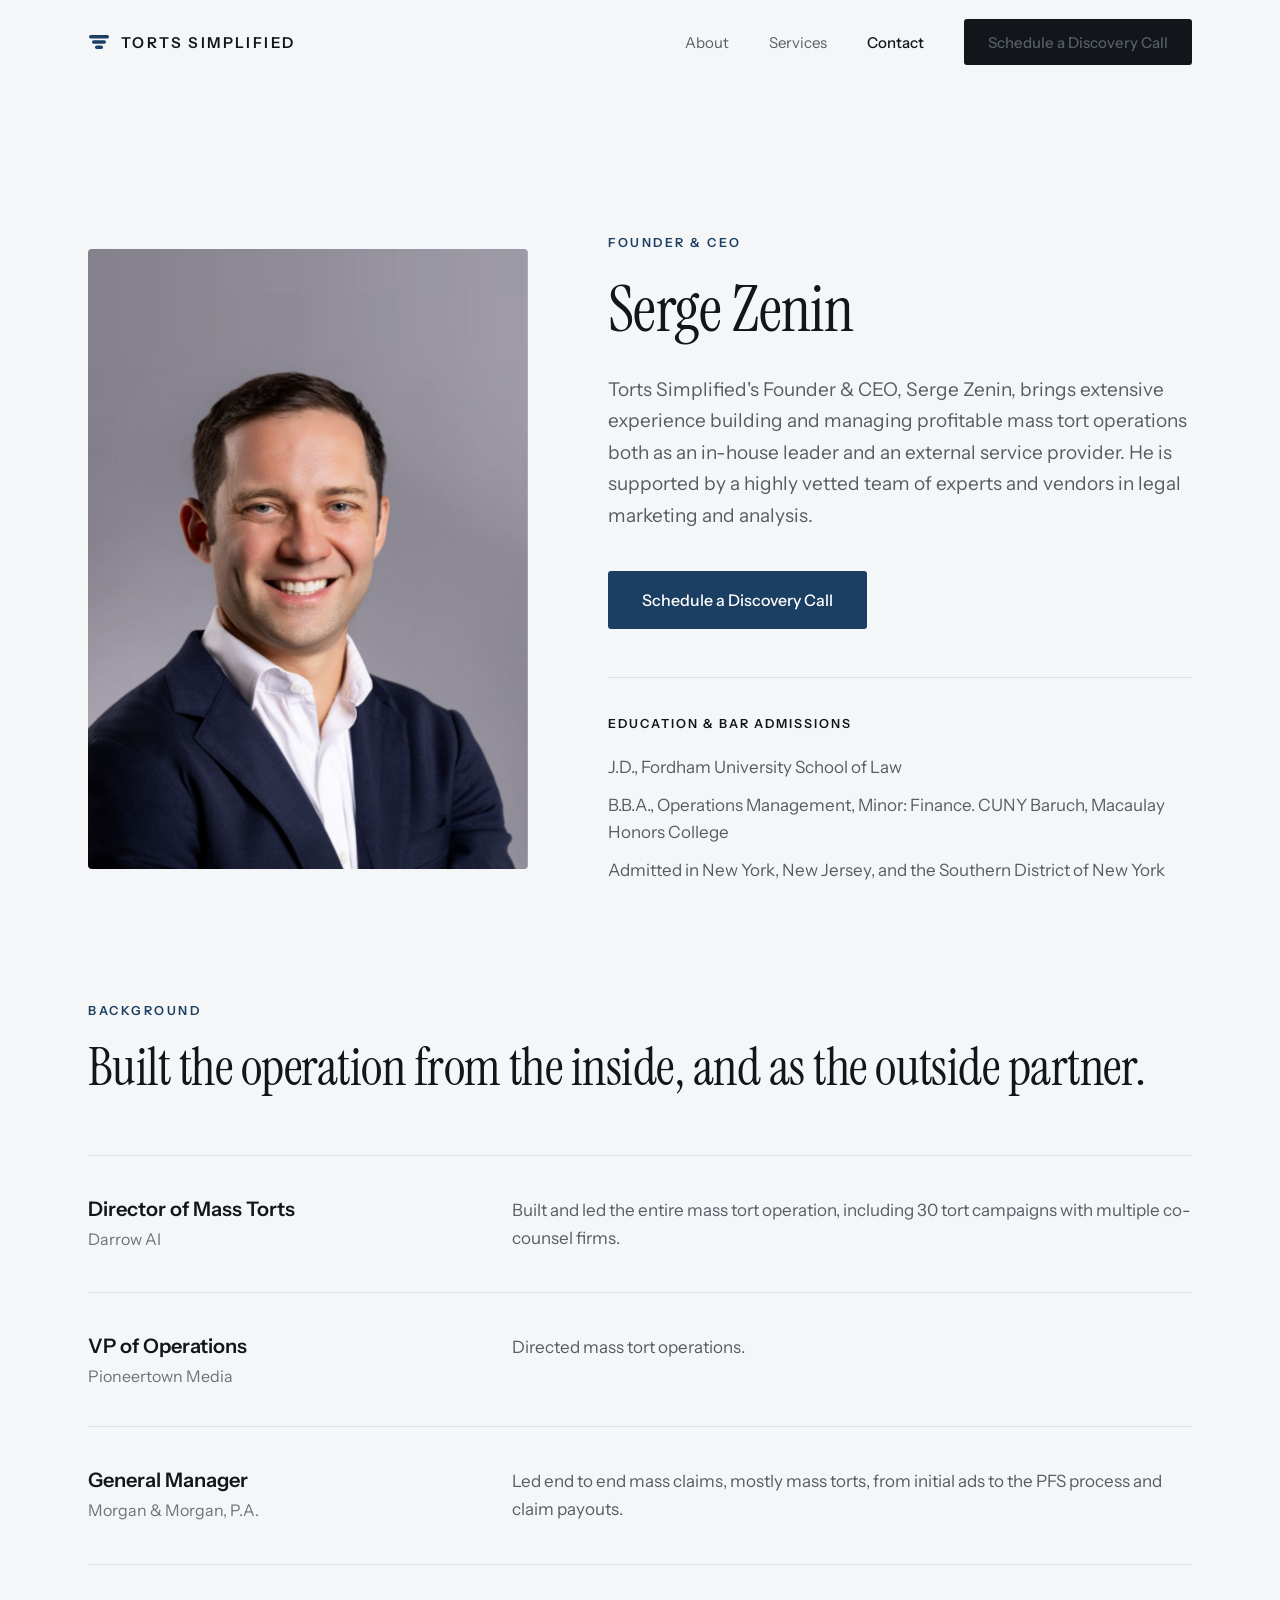
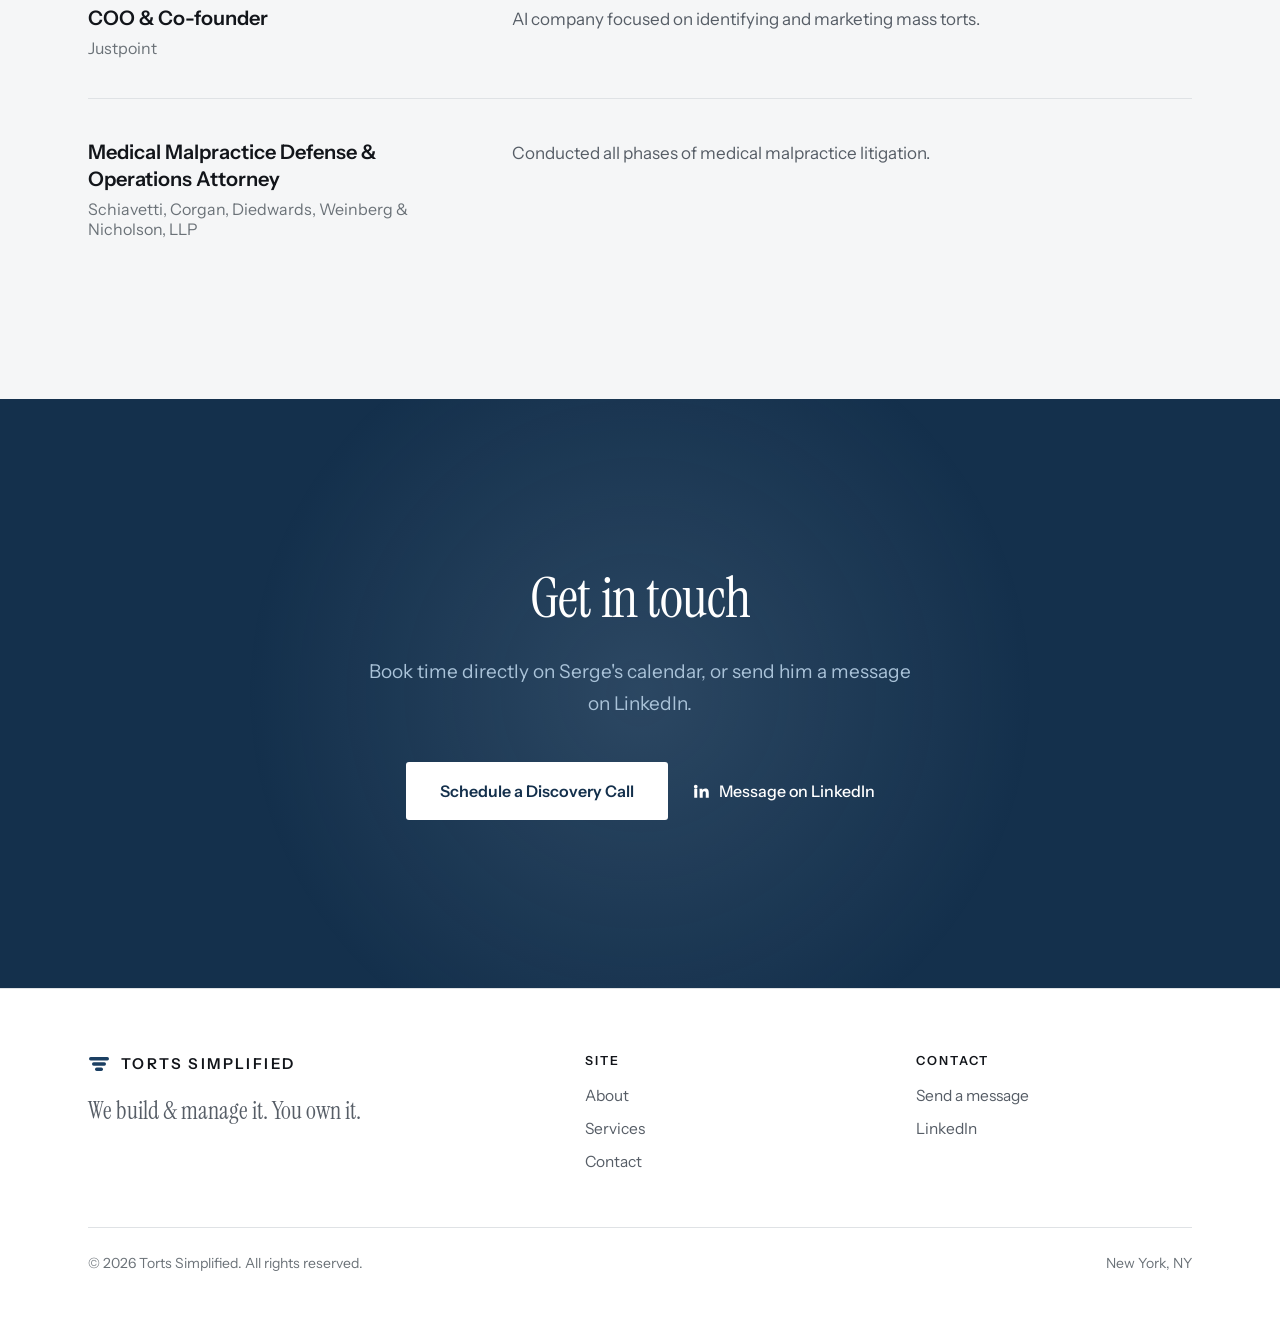
==== docs/contact.html @ be911090 "Initial commit" ====
<!DOCTYPE html>

<html>

<head>

<meta charset="utf-8" />
<meta name="generator" content="pandoc" />
<meta http-equiv="X-UA-Compatible" content="IE=EDGE" />

<meta name="viewport" content="width=device-width, initial-scale=1" />



<title>Contact | Torts Simplified</title>

<script src="site_libs/header-attrs-2.30/header-attrs.js"></script>
<meta name="viewport" content="width=device-width, initial-scale=1">
<meta name="description" content="Torts Simplified is a strategic partner to law firms that delivers the entire ecosystem of resources they need to establish a profitable, scalable mass tort practice.">
<meta property="og:title" content="Torts Simplified">
<meta property="og:description" content="We build &amp; manage it. You own it.">
<meta property="og:type" content="website">
<link rel="icon" href="images/favicon.svg" type="image/svg+xml">
<link rel="preconnect" href="https://fonts.googleapis.com">
<link rel="preconnect" href="https://fonts.gstatic.com" crossorigin>
<link rel="stylesheet" href="https://fonts.googleapis.com/css2?family=Instrument+Serif:ital@0;1&family=Instrument+Sans:wght@400;500;600&display=swap">

<style type="text/css">
  code{white-space: pre-wrap;}
  span.smallcaps{font-variant: small-caps;}
  span.underline{text-decoration: underline;}
  div.column{display: inline-block; vertical-align: top; width: 50%;}
  div.hanging-indent{margin-left: 1.5em; text-indent: -1.5em;}
  ul.task-list{list-style: none;}
      .display.math{display: block; text-align: center; margin: 0.5rem auto;}
  </style>







<link rel="stylesheet" href="styles.css" type="text/css" />




</head>

<body>


<div id="bar"></div>

<header id="hdr">
  <div class="wrap pad">
    <nav>
      <a class="brand" href="index.html">
        <svg width="22" height="22" viewBox="0 0 22 22" fill="none" xmlns="http://www.w3.org/2000/svg" aria-hidden="true"><rect x="1" y="4" width="20" height="3.4" rx="1.7" fill="#1B3F62"></rect><rect x="4" y="9.3" width="14" height="3.4" rx="1.7" fill="#1B3F62"></rect><rect x="7" y="14.6" width="8" height="3.4" rx="1.7" fill="#1B3F62"></rect></svg>
        <span>Torts Simplified</span>
      </a>
      <div class="links">
        <a href="index.html" data-page="index.html">About</a>
        <a href="services.html" data-page="services.html">Services</a>
        <a href="contact.html" data-page="contact.html">Contact</a>
        <a class="btn" href="https://calendly.com/REPLACE-WITH-SERGE-CALENDLY">Schedule a Discovery Call</a>
      </div>
    </nav>
  </div>
</header>





<section class="sec pagetop">
  <div class="wrap pad founder">
    <div class="fimg tall r"><img id="fimg" src="images/serge-portrait.jpg" alt="Serge Zenin, Founder and CEO of Torts Simplified"></div>
    <div>
      <div class="eyebrow r" style="margin-bottom:26px">Founder &amp; CEO</div>
      <h1 class="big r s1" style="font-size:clamp(42px,5vw,68px)">Serge Zenin</h1>
      <p class="body r s1" style="margin-top:30px">Torts Simplified's Founder &amp; CEO, Serge Zenin, brings extensive experience building and managing profitable mass tort operations both as an in-house leader and an external service provider. He is supported by a highly vetted team of experts and vendors in legal marketing and analysis.</p>

      <div class="routes r s2">
        <a class="btn btn-lg" href="https://calendly.com/REPLACE-WITH-SERGE-CALENDLY">Schedule a Discovery Call</a>
      </div>

      <div class="edu r s2">
        <div class="t">Education &amp; Bar Admissions</div>
        <div>J.D., Fordham University School of Law</div>
        <div>B.B.A., Operations Management, Minor: Finance. CUNY Baruch, Macaulay Honors College</div>
        <div>Admitted in New York, New Jersey, and the Southern District of New York</div>
      </div>
    </div>
  </div>
</section>

<section class="sec" style="padding-top:0">
  <div class="wrap pad">
    <div class="head-rule r">
      <div class="eyebrow" style="margin-bottom:22px">Background</div>
      <h2 class="big">Built the operation from the inside, and as the outside partner.</h2>
    </div>

    <div class="bgrow r">
      <div><div class="bgtitle">Director of Mass Torts</div><div class="bgorg">Darrow AI</div></div>
      <p>Built and led the entire mass tort operation, including 30 tort campaigns with multiple co-counsel firms.</p>
    </div>
    <div class="bgrow r">
      <div><div class="bgtitle">VP of Operations</div><div class="bgorg">Pioneertown Media</div></div>
      <p>Directed mass tort operations.</p>
    </div>
    <div class="bgrow r">
      <div><div class="bgtitle">General Manager</div><div class="bgorg">Morgan &amp; Morgan, P.A.</div></div>
      <p>Led end to end mass claims, mostly mass torts, from initial ads to the PFS process and claim payouts.</p>
    </div>
    <div class="bgrow r">
      <div><div class="bgtitle">COO &amp; Co-founder</div><div class="bgorg">Justpoint</div></div>
      <p>AI company focused on identifying and marketing mass torts.</p>
    </div>
    <div class="bgrow r last">
      <div><div class="bgtitle">Medical Malpractice Defense &amp; Operations Attorney</div><div class="bgorg">Schiavetti, Corgan, Diedwards, Weinberg &amp; Nicholson, LLP</div></div>
      <p>Conducted all phases of medical malpractice litigation.</p>
    </div>
  </div>
</section>

<section class="deep">
  <div class="glow"></div>
  <div class="wrap pad inner">
    <h2 class="r">
      <span class="rline l1"><span>Get in touch</span></span>
    </h2>
    <p class="body r s1" style="color:var(--tint);max-width:560px">Book time directly on Serge's calendar, or send him a message on LinkedIn.</p>
    <div class="routes center r s2">
      <a class="btn btn-lg" style="background:#fff;color:var(--deep);font-weight:600" href="https://calendly.com/REPLACE-WITH-SERGE-CALENDLY">Schedule a Discovery Call</a>
      <a class="ghost light" href="https://www.linkedin.com/in/serge-zenin/" rel="noopener">
        <svg width="18" height="18" viewBox="0 0 24 24" fill="#fff" xmlns="http://www.w3.org/2000/svg" aria-hidden="true"><path d="M4.98 3.5a2.5 2.5 0 1 1 0 5 2.5 2.5 0 0 1 0-5zM3 9h4v12H3zM10 9h3.8v1.65h.05c.53-.95 1.83-1.95 3.76-1.95 4.02 0 4.76 2.5 4.76 5.76V21h-4v-5.6c0-1.34-.03-3.06-1.9-3.06-1.9 0-2.19 1.45-2.19 2.96V21h-4z"></path></svg>
        Message on LinkedIn
      </a>
    </div>
  </div>
</section>

<footer>
  <div class="wrap pad">
    <div class="fcols">
      <div>
        <div class="brand">
          <svg width="22" height="22" viewBox="0 0 22 22" fill="none" xmlns="http://www.w3.org/2000/svg" aria-hidden="true"><rect x="1" y="4" width="20" height="3.4" rx="1.7" fill="#1B3F62"></rect><rect x="4" y="9.3" width="14" height="3.4" rx="1.7" fill="#1B3F62"></rect><rect x="7" y="14.6" width="8" height="3.4" rx="1.7" fill="#1B3F62"></rect></svg>
          <span>Torts Simplified</span>
        </div>
        <p class="tagline">We build &amp; manage it. You own it.</p>
      </div>
      <div class="fcol"><div class="t">Site</div><a href="index.html">About</a><a href="services.html">Services</a><a href="contact.html">Contact</a></div>
      <div class="fcol"><div class="t">Contact</div><a href="contact.html">Send a message</a><a href="https://www.linkedin.com/in/serge-zenin/" rel="noopener">LinkedIn</a></div>
    </div>
    <div class="fbot"><div>&copy; 2026 Torts Simplified. All rights reserved.</div><div>New York, NY</div></div>
  </div>
</footer>

<script src="js/site.js"></script>


<!-- code folding -->



</body>
</html>
---- docs/styles.css ----
/* Torts Simplified — site styles
   Design tokens live in :root. Change a colour once here and it changes everywhere. */

  :root{
    --paper:#F5F6F7; --card:#FFFFFF; --ink:#12151A; --muted:#565D66;
    --rule:#DFE2E5; --navy:#1B3F62; --deep:#14304C; --tint:#A9C2D8; --meta:#6B7278;
    --serif:'Instrument Serif',Georgia,serif;
    --sans:'Instrument Sans','Helvetica Neue',Arial,sans-serif;
  }
  *{box-sizing:border-box}
  body{margin:0;background:var(--paper);color:var(--ink);font-family:var(--sans);-webkit-font-smoothing:antialiased}
  p{margin:0} h1,h2,h3{margin:0;font-weight:400}
  a{color:var(--navy);text-decoration:none}
  a:hover{color:var(--ink)}
  img{max-width:100%}
  .wrap{max-width:1440px;margin:0 auto}
  .pad{padding-left:88px;padding-right:88px}
  .eyebrow{font-size:12.5px;font-weight:600;letter-spacing:.2em;text-transform:uppercase;color:var(--navy)}

  /* scroll progress */
  #bar{position:fixed;top:0;left:0;height:2px;width:0;background:var(--navy);z-index:60;transition:width .08s linear}

  /* nav */
  header{position:sticky;top:0;z-index:50;background:rgba(255,255,255,0);border-bottom:1px solid transparent;transition:background .35s ease,border-color .35s ease,backdrop-filter .35s ease}
  header.stuck{background:rgba(255,255,255,.86);backdrop-filter:blur(10px);border-bottom-color:var(--rule)}
  nav{height:84px;display:flex;align-items:center;justify-content:space-between}
  .brand{display:flex;align-items:center;gap:11px}
  .brand span{font-size:15px;font-weight:600;letter-spacing:.16em;text-transform:uppercase;color:var(--ink)}
  .links{display:flex;align-items:center;gap:40px}
  .links a{font-size:15px;color:var(--muted)}
  .links a.on{color:var(--ink);font-weight:500}
  .btn{display:inline-flex;align-items:center;justify-content:center;height:46px;padding:0 24px;background:var(--ink);color:#fff;font-size:14.5px;font-weight:500;border-radius:3px}
  .btn:hover{color:#fff;opacity:.9}
  .btn-lg{height:58px;padding:0 34px;background:var(--navy);font-size:16px}

  /* hero */
  .hero{position:relative;min-height:calc(100vh - 84px);overflow:hidden;margin-top:-84px;padding-top:84px}
  .motion{position:absolute;inset:0;overflow:hidden;pointer-events:none}
  .blob{position:absolute;border-radius:50%;filter:blur(96px);will-change:transform}
  .b1{width:720px;height:720px;left:-180px;top:-200px;background:rgba(27,63,98,.20);animation:d1 26s ease-in-out infinite}
  .b2{width:560px;height:560px;left:34%;top:18%;background:rgba(120,146,170,.24);animation:d2 32s ease-in-out infinite}
  .b3{width:640px;height:640px;left:6%;bottom:-300px;background:rgba(27,63,98,.14);animation:d3 29s ease-in-out infinite}
  @keyframes d1{0%,100%{transform:translate3d(0,0,0) scale(1)}50%{transform:translate3d(150px,80px,0) scale(1.12)}}
  @keyframes d2{0%,100%{transform:translate3d(0,0,0) scale(1.06)}50%{transform:translate3d(-130px,110px,0) scale(.94)}}
  @keyframes d3{0%,100%{transform:translate3d(0,0,0) scale(1)}50%{transform:translate3d(-160px,-100px,0) scale(1.15)}}
  .veil{position:absolute;inset:0;background:linear-gradient(180deg,rgba(245,246,247,.52) 0%,rgba(245,246,247,.28) 45%,rgba(245,246,247,.92) 100%)}
  .grain{position:absolute;inset:0;background-image:radial-gradient(#12151A .6px,transparent .6px);background-size:4px 4px;opacity:.05}
  .hero-in{position:relative;display:grid;grid-template-columns:minmax(0,1fr) 46%;min-height:calc(100vh - 84px);align-items:center;gap:0}
  .hero-copy{padding:0 64px 0 88px;display:flex;flex-direction:column;gap:28px}
  .hero h1{font-family:var(--serif);font-size:clamp(44px,5.4vw,78px);line-height:1.0;letter-spacing:-.02em;text-wrap:pretty}
  .hero p.sub{font-size:19.5px;line-height:1.62;color:var(--muted);max-width:540px}
  .hero-actions{display:flex;align-items:center;gap:24px;margin-top:8px}
  .ghost{display:inline-flex;align-items:center;gap:9px;height:58px;font-size:16px;font-weight:500;color:var(--ink)}
  .portrait{position:relative;height:100%;min-height:calc(100vh - 84px);overflow:hidden}
  .portrait img{position:absolute;left:0;top:-5%;width:100%;height:110%;object-fit:cover;object-position:50% 34%;will-change:transform}
  .scrollcue{position:absolute;left:88px;bottom:36px;display:flex;align-items:center;gap:12px;font-size:12.5px;font-weight:600;letter-spacing:.2em;text-transform:uppercase;color:var(--meta);z-index:2}
  .scrollcue i{display:block;width:1px;height:34px;background:linear-gradient(180deg,var(--meta),transparent);animation:cue 2.2s ease-in-out infinite}
  @keyframes cue{0%,100%{transform:scaleY(.35);transform-origin:top;opacity:.4}50%{transform:scaleY(1);transform-origin:top;opacity:1}}

  /* load-in */
  .in{opacity:0;transform:translate3d(0,26px,0)}
  .lit .in{opacity:1;transform:none;transition:opacity .9s cubic-bezier(.2,.7,.3,1),transform .9s cubic-bezier(.2,.7,.3,1)}
  .lit .in:nth-child(1){transition-delay:.06s}
  .lit .in:nth-child(2){transition-delay:.18s}
  .lit .in:nth-child(3){transition-delay:.30s}
  .lit .in:nth-child(4){transition-delay:.42s}
  .clip{clip-path:inset(0 0 100% 0);opacity:0}
  .lit .clip{clip-path:inset(0 0 0 0);opacity:1;transition:clip-path 1.25s cubic-bezier(.2,.7,.3,1) .25s,opacity .8s ease .25s}

  /* scroll reveal */
  .r{opacity:0;transform:translate3d(0,34px,0);transition:opacity .95s cubic-bezier(.2,.7,.3,1),transform .95s cubic-bezier(.2,.7,.3,1)}
  .r.show{opacity:1;transform:none}
  .r.s1{transition-delay:.10s} .r.s2{transition-delay:.20s} .r.s3{transition-delay:.30s}
  .rline{overflow:hidden;display:block}
  .rline > span{display:block;transform:translate3d(0,105%,0);transition:transform 1.05s cubic-bezier(.2,.7,.3,1)}
  .show .rline > span, .rline.show > span{transform:none}
  .rline.l1 > span{transition-delay:.06s} .rline.l2 > span{transition-delay:.16s} .rline.l3 > span{transition-delay:.26s}

  /* sections */
  section{position:relative}
  .band-white{background:var(--card);border-top:1px solid var(--rule);border-bottom:1px solid var(--rule);padding:104px 0}
  .two{display:grid;grid-template-columns:repeat(2,minmax(0,1fr));gap:80px;align-items:start}
  .lead{font-size:21px;line-height:1.6;color:var(--ink)}
  .body{font-size:19px;line-height:1.66;color:var(--muted)}
  .sec{padding:120px 0}
  .head-rule{padding-bottom:60px;border-bottom:1px solid var(--rule)}
  .big{font-family:var(--serif);font-size:52px;line-height:1.06;letter-spacing:-.01em}
  .cards{display:grid;grid-template-columns:repeat(3,minmax(0,1fr));gap:40px;margin-top:56px}
  .card{background:var(--card);border:1px solid var(--rule);border-radius:4px;padding:40px 36px 44px;transition:transform .5s cubic-bezier(.2,.7,.3,1),box-shadow .5s ease}
  .card:hover{transform:translateY(-6px);box-shadow:0 18px 40px -24px rgba(18,21,26,.28)}
  .num{font-family:var(--serif);font-size:40px;color:var(--navy);line-height:1}
  .card h3{font-size:21px;font-weight:600;margin-top:28px}
  .card p{font-size:17px;line-height:1.62;color:var(--muted);margin-top:14px}

  /* dark band with parallax */
  .deep{position:relative;background:var(--deep);overflow:hidden;padding:168px 0}
  .deep .glow{position:absolute;width:900px;height:900px;border-radius:50%;left:50%;top:50%;transform:translate(-50%,-50%);background:radial-gradient(circle,rgba(169,194,216,.16),transparent 62%);will-change:transform}
  .deep .inner{position:relative;display:flex;flex-direction:column;align-items:center;gap:28px;text-align:center}
  .deep .eyebrow{color:var(--tint)}
  .deep h2{font-family:var(--serif);font-size:clamp(38px,4.4vw,62px);line-height:1.1;letter-spacing:-.015em;color:#fff;max-width:1020px}

  /* founder */
  .founder{display:grid;grid-template-columns:440px minmax(0,1fr);gap:80px;align-items:center}
  .fimg{overflow:hidden;border-radius:4px;height:560px}
  .fimg img{width:100%;height:110%;margin-top:-5%;object-fit:cover;object-position:50% 30%;display:block;will-change:transform}
  .roles{display:flex;flex-direction:column;margin-top:36px;padding-top:8px}
  .role{display:flex;justify-content:space-between;gap:24px;padding:18px 0;border-bottom:1px solid var(--rule);font-size:17px}
  .role span:last-child{color:var(--meta)}


  /* cta + footer */
  .ctabox{background:var(--card);border:1px solid var(--rule);border-radius:4px;padding:88px 72px;display:flex;flex-direction:column;align-items:center;gap:24px;text-align:center}
  .ctabox h2{font-family:var(--serif);font-size:56px;line-height:1.06}
  footer{background:var(--card);border-top:1px solid var(--rule);padding:64px 0 48px}
  .fcols{display:grid;grid-template-columns:minmax(0,1.6fr) repeat(2,minmax(0,1fr));gap:56px;align-items:start}
  .fcol{display:flex;flex-direction:column;gap:14px}
  .fcol .t{font-size:12.5px;font-weight:600;letter-spacing:.16em;text-transform:uppercase;color:var(--ink);margin-bottom:4px}
  .fcol a{font-size:15.5px;color:var(--muted)}
  .fbot{display:flex;justify-content:space-between;align-items:center;margin-top:56px;padding-top:26px;border-top:1px solid var(--rule);font-size:14px;color:var(--meta)}
  .tagline{font-family:var(--serif);font-size:24px;line-height:1.3;color:var(--muted);margin-top:20px;max-width:340px}

  @media (max-width:1100px){
    .pad{padding-left:28px;padding-right:28px}
    .hero-in{grid-template-columns:1fr;min-height:auto}
    .hero-copy{padding:96px 28px 56px}
    .portrait{min-height:60vh;height:60vh}
    .two,.founder,.cards,.fcols{grid-template-columns:1fr;gap:40px}
    .fimg{height:420px}
    .scrollcue{display:none}
    .sec{padding:80px 0}
    .deep{padding:110px 0}
    .ctabox{padding:56px 28px}
  }
  @media (prefers-reduced-motion:reduce){
    .blob{animation:none}
    .r,.in,.clip,.rline>span{transition:none!important;opacity:1!important;transform:none!important;clip-path:none!important}
    .scrollcue i{animation:none}
  }

/* ---- R Markdown reset --------------------------------------------------
   html_document wraps page content in these. Strip them so the design
   controls the full width of the page. */
.main-container, .container-fluid { max-width: none !important; margin: 0 !important; padding: 0 !important; }
h1.title, .title, #header { display: none !important; }
body > .main-container > .section { margin: 0; }

/* ---- page-level pieces used by services.html and contact.html ---------- */
.pagetop{padding-top:150px}
.two.wide{grid-template-columns:minmax(0,1.25fr) minmax(0,1fr)}
@media (max-width:1100px){.two.wide{grid-template-columns:1fr}}
.promises{display:grid;grid-template-columns:repeat(2,minmax(0,1fr));gap:32px}
.cardhead{display:flex;align-items:baseline;gap:18px}
.num.sm{font-size:34px}
.cardhead h3{font-size:26px;font-weight:600;letter-spacing:-.005em;margin:0}
.promises .card p{margin-top:20px}

.group{display:grid;grid-template-columns:300px minmax(0,1fr);gap:64px;padding:56px 0;border-bottom:1px solid var(--rule)}
.group.last{border-bottom:0}
.grouptitle{font-size:12.5px;font-weight:600;letter-spacing:.2em;text-transform:uppercase;color:var(--ink);margin:0}
.items{display:flex;flex-direction:column;gap:30px}
.itemname{font-size:20px;font-weight:600;color:var(--ink)}
.item p{font-size:17px;line-height:1.65;color:var(--muted);margin-top:10px;max-width:820px}

.routes{display:flex;align-items:center;gap:24px;margin-top:40px;flex-wrap:wrap}
.routes.center{justify-content:center;margin-top:14px}
.ghost.light{color:#fff}
.ghost.light:hover{color:var(--tint)}
.edu{margin-top:48px;padding-top:36px;border-top:1px solid var(--rule);display:flex;flex-direction:column;gap:12px;font-size:17px;line-height:1.55;color:var(--muted)}
.edu .t{font-size:12.5px;font-weight:600;letter-spacing:.16em;text-transform:uppercase;color:var(--ink);margin-bottom:8px}

.bgrow{display:grid;grid-template-columns:360px minmax(0,1fr);gap:64px;padding:40px 0;border-bottom:1px solid var(--rule)}
.bgrow.last{border-bottom:0}
.bgtitle{font-size:20px;font-weight:600;line-height:1.35;color:var(--ink)}
.bgorg{font-size:16px;color:var(--meta);margin-top:6px}
.bgrow p{font-size:17px;line-height:1.65;color:var(--muted);max-width:780px}
.fimg.tall{height:620px}
.deep .inner h2{text-align:center}

@media (max-width:1100px){
  .pagetop{padding-top:110px}
  .promises,.group,.bgrow{grid-template-columns:1fr;gap:24px}
  .group{padding:36px 0}
  .bgrow{padding:28px 0}
  .fimg.tall{height:420px}
  .routes.center{flex-direction:column;align-items:stretch}
}
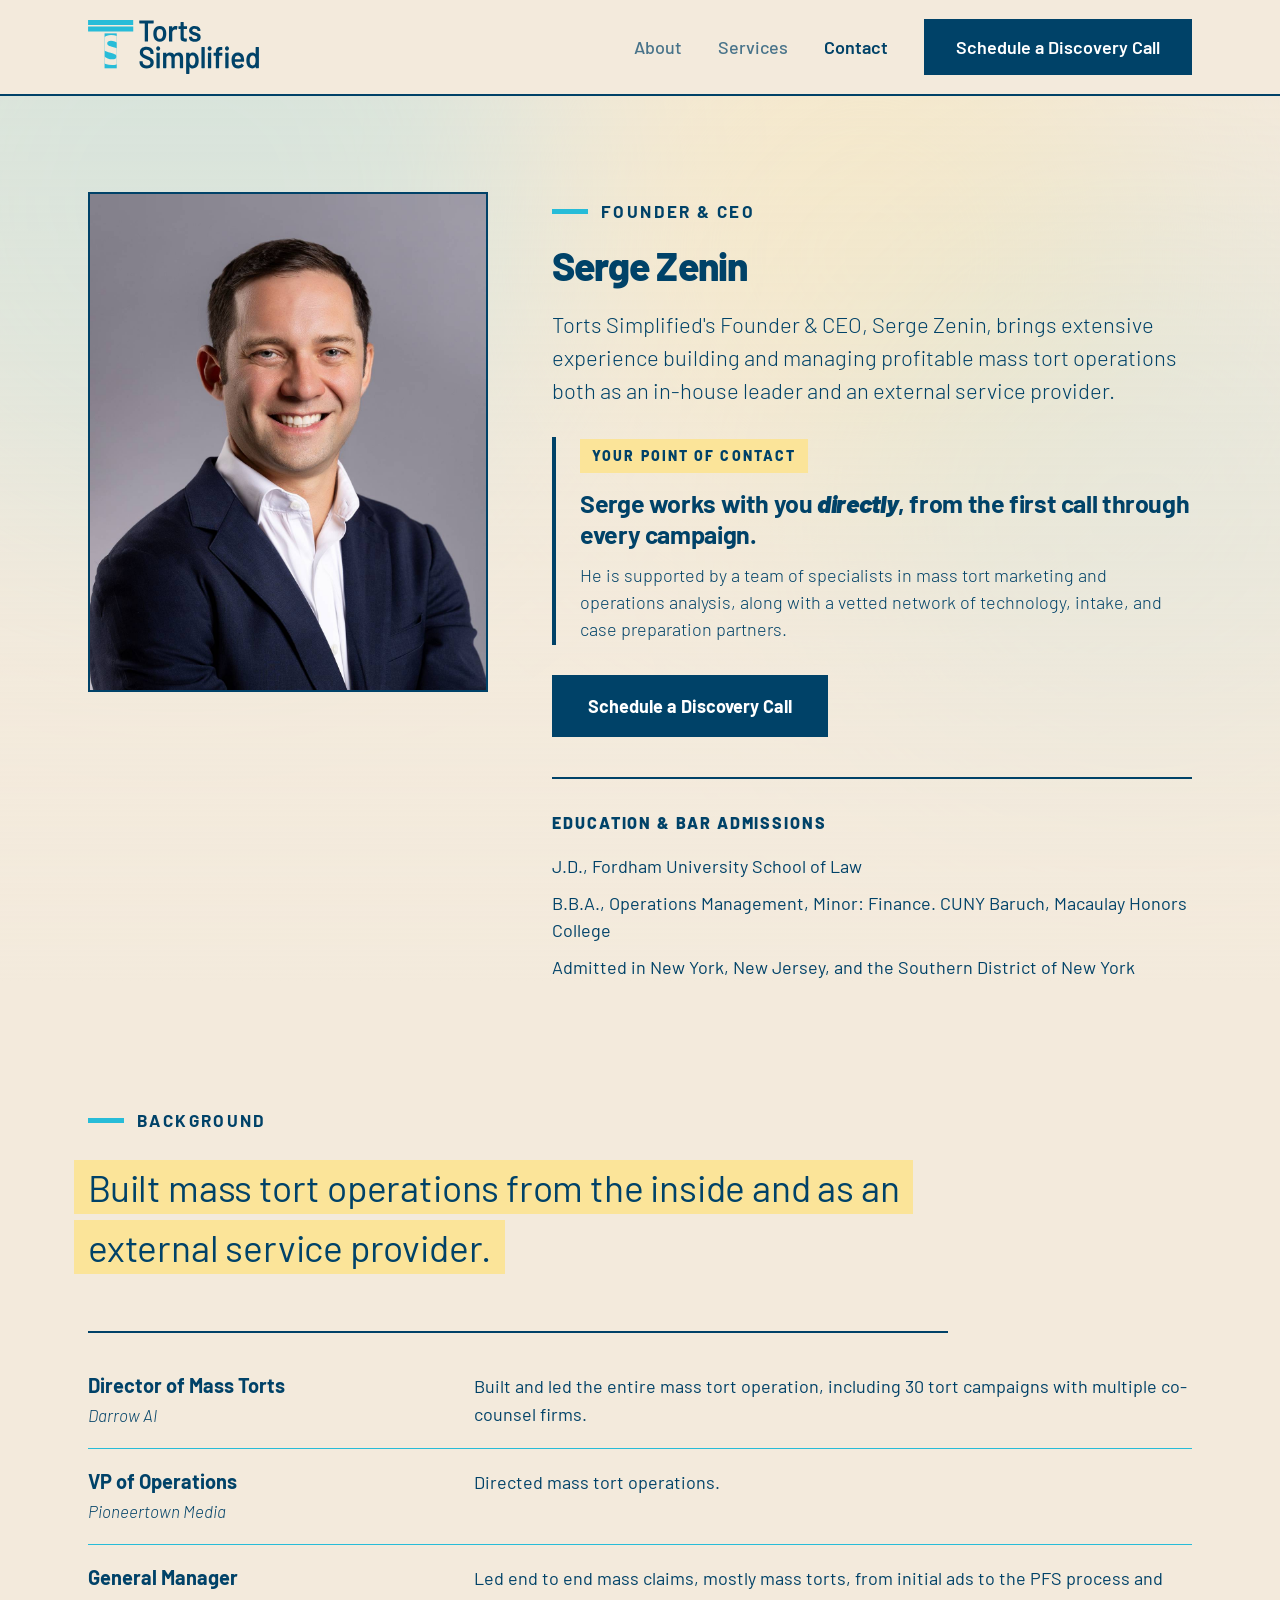
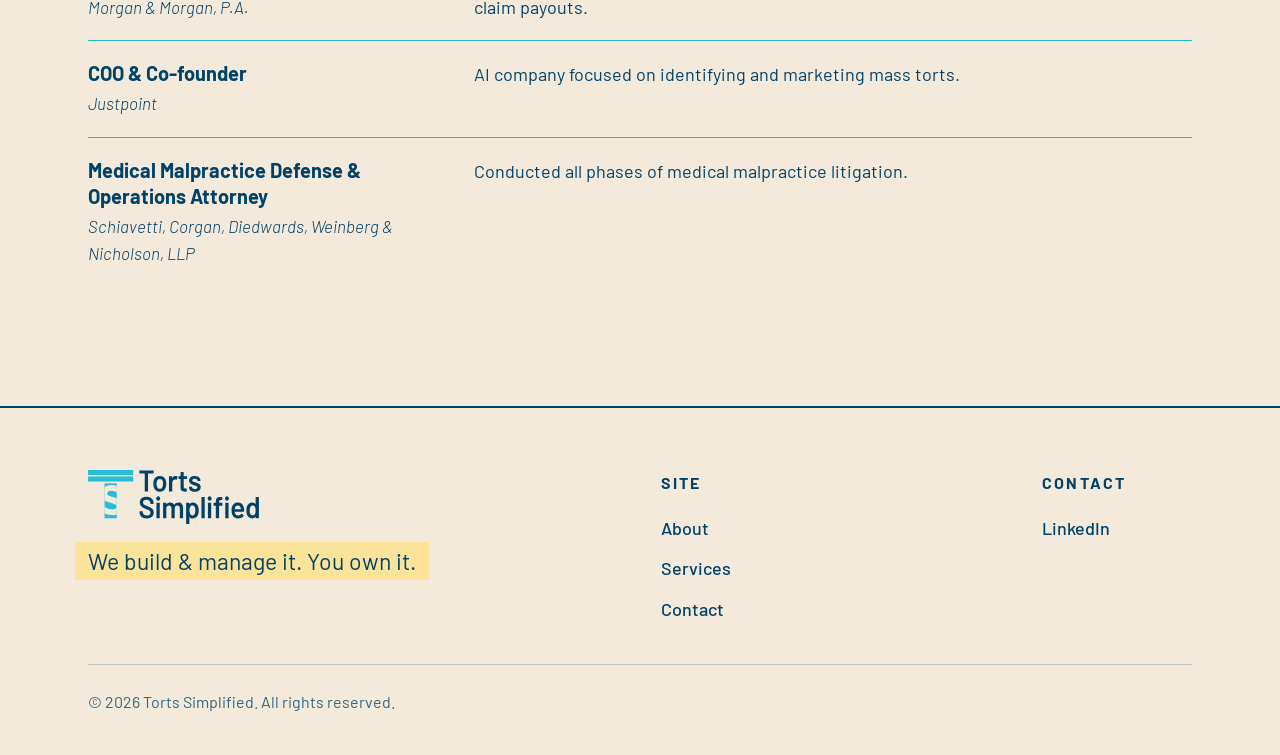
==== commit ecc68694: "updatewebsitesept28" ====
--- a/docs/contact.html
+++ b/docs/contact.html
@@ -16,14 +16,14 @@
 
 <script src="site_libs/header-attrs-2.30/header-attrs.js"></script>
 <meta name="viewport" content="width=device-width, initial-scale=1">
-<meta name="description" content="Torts Simplified is a strategic partner to law firms that delivers the entire ecosystem of resources they need to establish a profitable, scalable mass tort practice.">
+<meta name="description" content="Torts Simplified delivers the entire ecosystem your firm needs to establish a profitable, scalable mass tort practice. We build and manage it. You own it.">
 <meta property="og:title" content="Torts Simplified">
 <meta property="og:description" content="We build &amp; manage it. You own it.">
 <meta property="og:type" content="website">
-<link rel="icon" href="images/favicon.svg" type="image/svg+xml">
+<link rel="icon" href="images/logo.svg" type="image/svg+xml">
 <link rel="preconnect" href="https://fonts.googleapis.com">
 <link rel="preconnect" href="https://fonts.gstatic.com" crossorigin>
-<link rel="stylesheet" href="https://fonts.googleapis.com/css2?family=Instrument+Serif:ital@0;1&family=Instrument+Sans:wght@400;500;600&display=swap">
+<link rel="stylesheet" href="https://fonts.googleapis.com/css2?family=Barlow:ital,wght@0,300;0,400;0,500;0,600;0,700;0,800;0,900;1,300;1,400;1,500;1,900&display=swap">
 
 <style type="text/css">
   code{white-space: pre-wrap;}
@@ -51,20 +51,15 @@
 <body>
 
 
-<div id="bar"></div>
-
-<header id="hdr">
+<header>
   <div class="wrap pad">
     <nav>
-      <a class="brand" href="index.html">
-        <svg width="22" height="22" viewBox="0 0 22 22" fill="none" xmlns="http://www.w3.org/2000/svg" aria-hidden="true"><rect x="1" y="4" width="20" height="3.4" rx="1.7" fill="#1B3F62"></rect><rect x="4" y="9.3" width="14" height="3.4" rx="1.7" fill="#1B3F62"></rect><rect x="7" y="14.6" width="8" height="3.4" rx="1.7" fill="#1B3F62"></rect></svg>
-        <span>Torts Simplified</span>
-      </a>
+      <a href="index.html"><img src="images/logo.svg" alt="Torts Simplified" style="height:54px;display:block"></a>
       <div class="links">
         <a href="index.html" data-page="index.html">About</a>
         <a href="services.html" data-page="services.html">Services</a>
         <a href="contact.html" data-page="contact.html">Contact</a>
-        <a class="btn" href="https://calendly.com/REPLACE-WITH-SERGE-CALENDLY">Schedule a Discovery Call</a>
+        <a class="btn" href="https://calendly.com/serge-tortssimplified/30min">Schedule a Discovery Call</a>
       </div>
     </nav>
   </div>
@@ -74,19 +69,21 @@
 
 
 
-<section class="sec pagetop">
-  <div class="wrap pad founder">
-    <div class="fimg tall r"><img id="fimg" src="images/serge-portrait.jpg" alt="Serge Zenin, Founder and CEO of Torts Simplified"></div>
+<section class="sec pagetop washed">
+  <div class="wash"><div class="blob w1"></div><div class="blob w2"></div><div class="blob w3"></div><div class="veil"></div></div>
+  <div class="wrap pad contacthero">
+    <div class="fimg"><img src="images/portrait.jpg" alt="Serge Zenin, Founder and CEO of Torts Simplified"></div>
     <div>
-      <div class="eyebrow r" style="margin-bottom:26px">Founder &amp; CEO</div>
-      <h1 class="big r s1" style="font-size:clamp(42px,5vw,68px)">Serge Zenin</h1>
-      <p class="body r s1" style="margin-top:30px">Torts Simplified's Founder &amp; CEO, Serge Zenin, brings extensive experience building and managing profitable mass tort operations both as an in-house leader and an external service provider. He is supported by a highly vetted team of experts and vendors in legal marketing and analysis.</p>
-
-      <div class="routes r s2">
-        <a class="btn btn-lg" href="https://calendly.com/REPLACE-WITH-SERGE-CALENDLY">Schedule a Discovery Call</a>
+      <div class="eyebrow">Founder &amp; CEO</div>
+      <h1 style="margin-top:20px">Serge Zenin</h1>
+      <p class="lead" style="margin-top:22px">Torts Simplified's Founder &amp; CEO, Serge Zenin, brings extensive experience building and managing profitable mass tort operations both as an in-house leader and an external service provider.</p>
+      <div class="poc">
+        <span class="tag">Your point of contact</span>
+        <p class="p1">Serge works with you <em>directly</em>, from the first call through every campaign.</p>
+        <p class="p2">He is supported by a team of specialists in mass tort marketing and operations analysis, along with a vetted network of technology, intake, and case preparation partners.</p>
       </div>
-
-      <div class="edu r s2">
+      <div class="routes"><a class="btn btn-lg" href="https://calendly.com/serge-tortssimplified/30min">Schedule a Discovery Call</a></div>
+      <div class="edu">
         <div class="t">Education &amp; Bar Admissions</div>
         <div>J.D., Fordham University School of Law</div>
         <div>B.B.A., Operations Management, Minor: Finance. CUNY Baruch, Macaulay Honors College</div>
@@ -96,49 +93,23 @@
   </div>
 </section>
 
-<section class="sec" style="padding-top:0">
+<section class="sec">
   <div class="wrap pad">
-    <div class="head-rule r">
-      <div class="eyebrow" style="margin-bottom:22px">Background</div>
-      <h2 class="big">Built the operation from the inside, and as the outside partner.</h2>
+    <div class="head-rule" style="max-width:860px">
+      <div class="eyebrow">Background</div>
+      <h2 class="markline" style="margin-top:22px"><span>Built mass tort operations from the inside and as an external service provider.</span></h2>
     </div>
-
-    <div class="bgrow r">
-      <div><div class="bgtitle">Director of Mass Torts</div><div class="bgorg">Darrow AI</div></div>
-      <p>Built and led the entire mass tort operation, including 30 tort campaigns with multiple co-counsel firms.</p>
-    </div>
-    <div class="bgrow r">
-      <div><div class="bgtitle">VP of Operations</div><div class="bgorg">Pioneertown Media</div></div>
-      <p>Directed mass tort operations.</p>
-    </div>
-    <div class="bgrow r">
-      <div><div class="bgtitle">General Manager</div><div class="bgorg">Morgan &amp; Morgan, P.A.</div></div>
-      <p>Led end to end mass claims, mostly mass torts, from initial ads to the PFS process and claim payouts.</p>
-    </div>
-    <div class="bgrow r">
-      <div><div class="bgtitle">COO &amp; Co-founder</div><div class="bgorg">Justpoint</div></div>
-      <p>AI company focused on identifying and marketing mass torts.</p>
-    </div>
-    <div class="bgrow r last">
-      <div><div class="bgtitle">Medical Malpractice Defense &amp; Operations Attorney</div><div class="bgorg">Schiavetti, Corgan, Diedwards, Weinberg &amp; Nicholson, LLP</div></div>
-      <p>Conducted all phases of medical malpractice litigation.</p>
-    </div>
-  </div>
-</section>
-
-<section class="deep">
-  <div class="glow"></div>
-  <div class="wrap pad inner">
-    <h2 class="r">
-      <span class="rline l1"><span>Get in touch</span></span>
-    </h2>
-    <p class="body r s1" style="color:var(--tint);max-width:560px">Book time directly on Serge's calendar, or send him a message on LinkedIn.</p>
-    <div class="routes center r s2">
-      <a class="btn btn-lg" style="background:#fff;color:var(--deep);font-weight:600" href="https://calendly.com/REPLACE-WITH-SERGE-CALENDLY">Schedule a Discovery Call</a>
-      <a class="ghost light" href="https://www.linkedin.com/in/serge-zenin/" rel="noopener">
-        <svg width="18" height="18" viewBox="0 0 24 24" fill="#fff" xmlns="http://www.w3.org/2000/svg" aria-hidden="true"><path d="M4.98 3.5a2.5 2.5 0 1 1 0 5 2.5 2.5 0 0 1 0-5zM3 9h4v12H3zM10 9h3.8v1.65h.05c.53-.95 1.83-1.95 3.76-1.95 4.02 0 4.76 2.5 4.76 5.76V21h-4v-5.6c0-1.34-.03-3.06-1.9-3.06-1.9 0-2.19 1.45-2.19 2.96V21h-4z"></path></svg>
-        Message on LinkedIn
-      </a>
+    <div style="margin-top:20px">
+      <div class="bgrow"><div><div class="bgtitle">Director of Mass Torts</div><div class="bgorg">Darrow AI</div></div>
+        <p>Built and led the entire mass tort operation, including 30 tort campaigns with multiple co-counsel firms.</p></div>
+      <div class="bgrow"><div><div class="bgtitle">VP of Operations</div><div class="bgorg">Pioneertown Media</div></div>
+        <p>Directed mass tort operations.</p></div>
+      <div class="bgrow"><div><div class="bgtitle">General Manager</div><div class="bgorg">Morgan &amp; Morgan, P.A.</div></div>
+        <p>Led end to end mass claims, mostly mass torts, from initial ads to the PFS process and claim payouts.</p></div>
+      <div class="bgrow"><div><div class="bgtitle">COO &amp; Co-founder</div><div class="bgorg">Justpoint</div></div>
+        <p>AI company focused on identifying and marketing mass torts.</p></div>
+      <div class="bgrow"><div><div class="bgtitle">Medical Malpractice Defense &amp; Operations Attorney</div><div class="bgorg">Schiavetti, Corgan, Diedwards, Weinberg &amp; Nicholson, LLP</div></div>
+        <p>Conducted all phases of medical malpractice litigation.</p></div>
     </div>
   </div>
 </section>
@@ -146,17 +117,14 @@
 <footer>
   <div class="wrap pad">
     <div class="fcols">
-      <div>
-        <div class="brand">
-          <svg width="22" height="22" viewBox="0 0 22 22" fill="none" xmlns="http://www.w3.org/2000/svg" aria-hidden="true"><rect x="1" y="4" width="20" height="3.4" rx="1.7" fill="#1B3F62"></rect><rect x="4" y="9.3" width="14" height="3.4" rx="1.7" fill="#1B3F62"></rect><rect x="7" y="14.6" width="8" height="3.4" rx="1.7" fill="#1B3F62"></rect></svg>
-          <span>Torts Simplified</span>
-        </div>
-        <p class="tagline">We build &amp; manage it. You own it.</p>
+      <div class="brandblock">
+        <img src="images/logo.svg" alt="Torts Simplified" style="height:54px;display:block">
+        <p class="ftag"><span>We build &amp; manage it. You own it.</span></p>
       </div>
       <div class="fcol"><div class="t">Site</div><a href="index.html">About</a><a href="services.html">Services</a><a href="contact.html">Contact</a></div>
-      <div class="fcol"><div class="t">Contact</div><a href="contact.html">Send a message</a><a href="https://www.linkedin.com/in/serge-zenin/" rel="noopener">LinkedIn</a></div>
+      <div class="fcol"><div class="t">Contact</div><a href="https://www.linkedin.com/in/serge-zenin/" rel="noopener">LinkedIn</a></div>
     </div>
-    <div class="fbot"><div>&copy; 2026 Torts Simplified. All rights reserved.</div><div>New York, NY</div></div>
+    <div class="fbot"><div>&copy; 2026 Torts Simplified. All rights reserved.</div></div>
   </div>
 </footer>
 
--- a/docs/styles.css
+++ b/docs/styles.css
@@ -1,186 +1,203 @@
-/* Torts Simplified — site styles
-   Design tokens live in :root. Change a colour once here and it changes everywhere. */
 
   :root{
-    --paper:#F5F6F7; --card:#FFFFFF; --ink:#12151A; --muted:#565D66;
-    --rule:#DFE2E5; --navy:#1B3F62; --deep:#14304C; --tint:#A9C2D8; --meta:#6B7278;
-    --serif:'Instrument Serif',Georgia,serif;
-    --sans:'Instrument Sans','Helvetica Neue',Arial,sans-serif;
+    --cream:#F3EADC; --navy:#004268; --cyan:#27BCD8; --yellow:#FBE499;
+    --f:'Barlow','Helvetica Neue',Arial,sans-serif;
   }
   *{box-sizing:border-box}
-  body{margin:0;background:var(--paper);color:var(--ink);font-family:var(--sans);-webkit-font-smoothing:antialiased}
-  p{margin:0} h1,h2,h3{margin:0;font-weight:400}
+  body{margin:0;background:var(--cream);color:var(--navy);font-family:var(--f);font-size:19px;line-height:1.6;-webkit-font-smoothing:antialiased}
+  p{margin:0} h1,h2,h3{margin:0;font-weight:800;letter-spacing:-.02em;line-height:1.05}
   a{color:var(--navy);text-decoration:none}
-  a:hover{color:var(--ink)}
   img{max-width:100%}
   .wrap{max-width:1440px;margin:0 auto}
   .pad{padding-left:88px;padding-right:88px}
-  .eyebrow{font-size:12.5px;font-weight:600;letter-spacing:.2em;text-transform:uppercase;color:var(--navy)}
-
-  /* scroll progress */
-  #bar{position:fixed;top:0;left:0;height:2px;width:0;background:var(--navy);z-index:60;transition:width .08s linear}
-
-  /* nav */
-  header{position:sticky;top:0;z-index:50;background:rgba(255,255,255,0);border-bottom:1px solid transparent;transition:background .35s ease,border-color .35s ease,backdrop-filter .35s ease}
-  header.stuck{background:rgba(255,255,255,.86);backdrop-filter:blur(10px);border-bottom-color:var(--rule)}
-  nav{height:84px;display:flex;align-items:center;justify-content:space-between}
-  .brand{display:flex;align-items:center;gap:11px}
-  .brand span{font-size:15px;font-weight:600;letter-spacing:.16em;text-transform:uppercase;color:var(--ink)}
-  .links{display:flex;align-items:center;gap:40px}
-  .links a{font-size:15px;color:var(--muted)}
-  .links a.on{color:var(--ink);font-weight:500}
-  .btn{display:inline-flex;align-items:center;justify-content:center;height:46px;padding:0 24px;background:var(--ink);color:#fff;font-size:14.5px;font-weight:500;border-radius:3px}
-  .btn:hover{color:#fff;opacity:.9}
-  .btn-lg{height:58px;padding:0 34px;background:var(--navy);font-size:16px}
+
+  /* the Barlow range doing different jobs */
+  .eyebrow{display:inline-flex;align-items:center;gap:13px;font-size:17px;font-weight:700;letter-spacing:.14em;text-transform:uppercase}
+  .eyebrow::before{content:"";width:36px;height:5px;background:var(--cyan);flex:none}
+  .lead{font-size:22px;font-weight:300;line-height:1.5}
+  .tagline{display:inline-block;font-size:clamp(24px,2.3vw,35px);font-weight:500;font-style:italic;letter-spacing:-.01em;line-height:1.12;background:var(--yellow);padding:8px 18px;margin-left:-18px}
+
+  .btn{display:inline-flex;align-items:center;justify-content:center;height:56px;padding:0 30px;background:var(--navy);color:#FFFFFF;font-size:17px;font-weight:700;border:2px solid var(--navy)}
+  .btn:hover{background:var(--cyan);border-color:var(--cyan);color:var(--navy)}
+  .btn-lg{height:62px;padding:0 34px;font-size:18px}
+  .btn-out{background:transparent;color:var(--navy)}
+  .btn-out:hover{background:var(--navy);color:#FFFFFF}
+
+  header{position:sticky;top:0;z-index:50;background:var(--cream);border-bottom:2px solid var(--navy)}
+  nav{height:94px;display:flex;align-items:center;justify-content:space-between;gap:20px}
+  .links{display:flex;align-items:center;gap:36px}
+  .links a{font-size:18px;font-weight:600}
+  .links a.dim{font-weight:500;opacity:.7}
+  .links a.btn{color:#FFFFFF;opacity:1}
 
   /* hero */
-  .hero{position:relative;min-height:calc(100vh - 84px);overflow:hidden;margin-top:-84px;padding-top:84px}
+  .hero{position:relative;overflow:hidden}
   .motion{position:absolute;inset:0;overflow:hidden;pointer-events:none}
-  .blob{position:absolute;border-radius:50%;filter:blur(96px);will-change:transform}
-  .b1{width:720px;height:720px;left:-180px;top:-200px;background:rgba(27,63,98,.20);animation:d1 26s ease-in-out infinite}
-  .b2{width:560px;height:560px;left:34%;top:18%;background:rgba(120,146,170,.24);animation:d2 32s ease-in-out infinite}
-  .b3{width:640px;height:640px;left:6%;bottom:-300px;background:rgba(27,63,98,.14);animation:d3 29s ease-in-out infinite}
+  .blob{position:absolute;border-radius:50%;filter:blur(105px);will-change:transform}
+  .b1{width:780px;height:780px;left:-210px;top:-250px;background:rgba(39,188,216,.30);animation:d1 26s ease-in-out infinite}
+  .b2{width:580px;height:580px;left:30%;top:12%;background:rgba(251,228,153,.60);animation:d2 32s ease-in-out infinite}
+  .b3{width:660px;height:660px;left:2%;bottom:-330px;background:rgba(39,188,216,.20);animation:d3 29s ease-in-out infinite}
   @keyframes d1{0%,100%{transform:translate3d(0,0,0) scale(1)}50%{transform:translate3d(150px,80px,0) scale(1.12)}}
   @keyframes d2{0%,100%{transform:translate3d(0,0,0) scale(1.06)}50%{transform:translate3d(-130px,110px,0) scale(.94)}}
   @keyframes d3{0%,100%{transform:translate3d(0,0,0) scale(1)}50%{transform:translate3d(-160px,-100px,0) scale(1.15)}}
-  .veil{position:absolute;inset:0;background:linear-gradient(180deg,rgba(245,246,247,.52) 0%,rgba(245,246,247,.28) 45%,rgba(245,246,247,.92) 100%)}
-  .grain{position:absolute;inset:0;background-image:radial-gradient(#12151A .6px,transparent .6px);background-size:4px 4px;opacity:.05}
-  .hero-in{position:relative;display:grid;grid-template-columns:minmax(0,1fr) 46%;min-height:calc(100vh - 84px);align-items:center;gap:0}
-  .hero-copy{padding:0 64px 0 88px;display:flex;flex-direction:column;gap:28px}
-  .hero h1{font-family:var(--serif);font-size:clamp(44px,5.4vw,78px);line-height:1.0;letter-spacing:-.02em;text-wrap:pretty}
-  .hero p.sub{font-size:19.5px;line-height:1.62;color:var(--muted);max-width:540px}
-  .hero-actions{display:flex;align-items:center;gap:24px;margin-top:8px}
-  .ghost{display:inline-flex;align-items:center;gap:9px;height:58px;font-size:16px;font-weight:500;color:var(--ink)}
-  .portrait{position:relative;height:100%;min-height:calc(100vh - 84px);overflow:hidden}
-  .portrait img{position:absolute;left:0;top:-5%;width:100%;height:110%;object-fit:cover;object-position:50% 34%;will-change:transform}
-  .scrollcue{position:absolute;left:88px;bottom:36px;display:flex;align-items:center;gap:12px;font-size:12.5px;font-weight:600;letter-spacing:.2em;text-transform:uppercase;color:var(--meta);z-index:2}
-  .scrollcue i{display:block;width:1px;height:34px;background:linear-gradient(180deg,var(--meta),transparent);animation:cue 2.2s ease-in-out infinite}
-  @keyframes cue{0%,100%{transform:scaleY(.35);transform-origin:top;opacity:.4}50%{transform:scaleY(1);transform-origin:top;opacity:1}}
-
-  /* load-in */
-  .in{opacity:0;transform:translate3d(0,26px,0)}
-  .lit .in{opacity:1;transform:none;transition:opacity .9s cubic-bezier(.2,.7,.3,1),transform .9s cubic-bezier(.2,.7,.3,1)}
-  .lit .in:nth-child(1){transition-delay:.06s}
-  .lit .in:nth-child(2){transition-delay:.18s}
-  .lit .in:nth-child(3){transition-delay:.30s}
-  .lit .in:nth-child(4){transition-delay:.42s}
-  .clip{clip-path:inset(0 0 100% 0);opacity:0}
-  .lit .clip{clip-path:inset(0 0 0 0);opacity:1;transition:clip-path 1.25s cubic-bezier(.2,.7,.3,1) .25s,opacity .8s ease .25s}
-
-  /* scroll reveal */
-  .r{opacity:0;transform:translate3d(0,34px,0);transition:opacity .95s cubic-bezier(.2,.7,.3,1),transform .95s cubic-bezier(.2,.7,.3,1)}
-  .r.show{opacity:1;transform:none}
-  .r.s1{transition-delay:.10s} .r.s2{transition-delay:.20s} .r.s3{transition-delay:.30s}
-  .rline{overflow:hidden;display:block}
-  .rline > span{display:block;transform:translate3d(0,105%,0);transition:transform 1.05s cubic-bezier(.2,.7,.3,1)}
-  .show .rline > span, .rline.show > span{transform:none}
-  .rline.l1 > span{transition-delay:.06s} .rline.l2 > span{transition-delay:.16s} .rline.l3 > span{transition-delay:.26s}
-
-  /* sections */
-  section{position:relative}
-  .band-white{background:var(--card);border-top:1px solid var(--rule);border-bottom:1px solid var(--rule);padding:104px 0}
+  .veil{position:absolute;inset:0;background:linear-gradient(180deg,rgba(243,234,220,.55) 0%,rgba(243,234,220,.34) 45%,rgba(243,234,220,.92) 100%)}
+  .hero-in{position:relative;display:grid;grid-template-columns:minmax(0,1fr) 46%;align-items:center;min-height:800px}
+  .hero-copy{padding:70px 60px 70px 88px;display:flex;flex-direction:column;align-items:flex-start;gap:26px}
+  h1{font-size:clamp(30px,3.05vw,46px)}
+  .portrait{position:relative;align-self:stretch;min-height:800px;overflow:hidden}
+  .portrait img{position:absolute;inset:0;width:100%;height:100%;object-fit:cover;object-position:50% 0}
+  .actions{display:flex;align-items:center;gap:18px;flex-wrap:wrap;margin-top:6px}
+
+  .sec{padding:120px 0}
   .two{display:grid;grid-template-columns:repeat(2,minmax(0,1fr));gap:80px;align-items:start}
-  .lead{font-size:21px;line-height:1.6;color:var(--ink)}
-  .body{font-size:19px;line-height:1.66;color:var(--muted)}
-  .sec{padding:120px 0}
-  .head-rule{padding-bottom:60px;border-bottom:1px solid var(--rule)}
-  .big{font-family:var(--serif);font-size:52px;line-height:1.06;letter-spacing:-.01em}
-  .cards{display:grid;grid-template-columns:repeat(3,minmax(0,1fr));gap:40px;margin-top:56px}
-  .card{background:var(--card);border:1px solid var(--rule);border-radius:4px;padding:40px 36px 44px;transition:transform .5s cubic-bezier(.2,.7,.3,1),box-shadow .5s ease}
-  .card:hover{transform:translateY(-6px);box-shadow:0 18px 40px -24px rgba(18,21,26,.28)}
-  .num{font-family:var(--serif);font-size:40px;color:var(--navy);line-height:1}
-  .card h3{font-size:21px;font-weight:600;margin-top:28px}
-  .card p{font-size:17px;line-height:1.62;color:var(--muted);margin-top:14px}
-
-  /* dark band with parallax */
-  .deep{position:relative;background:var(--deep);overflow:hidden;padding:168px 0}
-  .deep .glow{position:absolute;width:900px;height:900px;border-radius:50%;left:50%;top:50%;transform:translate(-50%,-50%);background:radial-gradient(circle,rgba(169,194,216,.16),transparent 62%);will-change:transform}
-  .deep .inner{position:relative;display:flex;flex-direction:column;align-items:center;gap:28px;text-align:center}
-  .deep .eyebrow{color:var(--tint)}
-  .deep h2{font-family:var(--serif);font-size:clamp(38px,4.4vw,62px);line-height:1.1;letter-spacing:-.015em;color:#fff;max-width:1020px}
-
-  /* founder */
-  .founder{display:grid;grid-template-columns:440px minmax(0,1fr);gap:80px;align-items:center}
-  .fimg{overflow:hidden;border-radius:4px;height:560px}
-  .fimg img{width:100%;height:110%;margin-top:-5%;object-fit:cover;object-position:50% 30%;display:block;will-change:transform}
-  .roles{display:flex;flex-direction:column;margin-top:36px;padding-top:8px}
-  .role{display:flex;justify-content:space-between;gap:24px;padding:18px 0;border-bottom:1px solid var(--rule);font-size:17px}
-  .role span:last-child{color:var(--meta)}
-
-
-  /* cta + footer */
-  .ctabox{background:var(--card);border:1px solid var(--rule);border-radius:4px;padding:88px 72px;display:flex;flex-direction:column;align-items:center;gap:24px;text-align:center}
-  .ctabox h2{font-family:var(--serif);font-size:56px;line-height:1.06}
-  footer{background:var(--card);border-top:1px solid var(--rule);padding:64px 0 48px}
-  .fcols{display:grid;grid-template-columns:minmax(0,1.6fr) repeat(2,minmax(0,1fr));gap:56px;align-items:start}
-  .fcol{display:flex;flex-direction:column;gap:14px}
-  .fcol .t{font-size:12.5px;font-weight:600;letter-spacing:.16em;text-transform:uppercase;color:var(--ink);margin-bottom:4px}
-  .fcol a{font-size:15.5px;color:var(--muted)}
-  .fbot{display:flex;justify-content:space-between;align-items:center;margin-top:56px;padding-top:26px;border-top:1px solid var(--rule);font-size:14px;color:var(--meta)}
-  .tagline{font-family:var(--serif);font-size:24px;line-height:1.3;color:var(--muted);margin-top:20px;max-width:340px}
-
-  @media (max-width:1100px){
-    .pad{padding-left:28px;padding-right:28px}
-    .hero-in{grid-template-columns:1fr;min-height:auto}
-    .hero-copy{padding:96px 28px 56px}
-    .portrait{min-height:60vh;height:60vh}
-    .two,.founder,.cards,.fcols{grid-template-columns:1fr;gap:40px}
-    .fimg{height:420px}
-    .scrollcue{display:none}
-    .sec{padding:80px 0}
-    .deep{padding:110px 0}
+  .head-rule{padding-bottom:54px;border-bottom:2px solid var(--navy)}
+  h2{font-size:clamp(28px,2.9vw,46px)}
+  .cards{display:grid;grid-template-columns:repeat(3,minmax(0,1fr));gap:30px;margin-top:54px}
+  .card{border:2px solid var(--navy);border-top:8px solid var(--cyan);padding:32px 30px 38px;display:flex;flex-direction:column}
+  .chip{align-self:flex-start;background:var(--cyan);color:var(--navy);font-size:17px;font-weight:800;letter-spacing:.1em;padding:5px 12px}
+  .card h3{font-size:23px;font-weight:700;margin-top:22px}
+  .card p{font-size:18px;line-height:1.58;margin-top:12px}
+
+  .deep{background:var(--navy);padding:104px 0;position:relative;overflow:hidden}
+  .deep .glow{position:absolute;width:900px;height:900px;border-radius:50%;left:50%;top:50%;transform:translate(-50%,-50%);background:radial-gradient(circle,rgba(39,188,216,.26),transparent 62%)}
+  .deep .inner{position:relative;display:flex;flex-direction:column;align-items:center;gap:24px;text-align:center}
+  .deep .eyebrow{color:var(--cyan)}
+  .deep .eyebrow::before{background:var(--yellow)}
+  .deep h2{color:#FFFFFF;max-width:none;font-weight:500;font-size:clamp(32px,3.7vw,56px);line-height:1.08;letter-spacing:-.01em}
+
+  .founder{display:grid;grid-template-columns:420px minmax(0,1fr);gap:74px;align-items:center}
+  .fimg{overflow:hidden;aspect-ratio:4/5;border:2px solid var(--navy)}
+  .fimg img{width:100%;height:100%;object-fit:cover;object-position:50% 0;display:block}
+  .poc{color:var(--navy);border-left:4px solid var(--navy);padding:2px 0 2px 24px;margin-top:30px}
+.tag{display:inline-block;background:var(--yellow);color:var(--navy);font-size:14px;font-weight:800;letter-spacing:.15em;text-transform:uppercase;padding:6px 12px}
+.markline{font-weight:400;letter-spacing:-.005em;line-height:1.62;margin-left:-14px}
+.markline span{background:var(--yellow);padding:5px 14px;box-decoration-break:clone;-webkit-box-decoration-break:clone}
+.poc .p1{font-size:25px;font-weight:700;line-height:1.24;letter-spacing:-.015em;margin:15px 0 0}
+.poc .p1 em{font-style:italic;font-weight:900}
+.poc .p2{font-size:18px;font-weight:300;line-height:1.5;margin:12px 0 0}
+  .roles{display:flex;flex-direction:column;margin-top:30px}
+  .role{display:flex;justify-content:space-between;gap:20px;padding:15px 0;border-bottom:1px solid var(--cyan);font-size:18px;font-weight:600}
+  .role em{font-style:italic;font-weight:300}
+
+  .ctabox{background:var(--yellow);padding:86px 64px;display:flex;flex-direction:column;align-items:center;gap:20px;text-align:center}
+
+  footer{background:var(--cream);border-top:2px solid var(--navy);padding:62px 0 40px;color:var(--navy)}
+  footer a{color:var(--navy);font-size:18px;font-weight:500}
+  footer a:hover{text-decoration:underline;text-underline-offset:4px}
+  .fcols{display:flex;flex-wrap:wrap;gap:78px;align-items:flex-start;justify-content:space-between}
+.fcols > .brandblock{flex:0 0 auto;min-width:260px}
+.fcols > .fcol{min-width:150px}
+  .fcol{display:flex;flex-direction:column;gap:12px}
+  .fcol .t{font-size:16px;font-weight:700;letter-spacing:.14em;text-transform:uppercase;color:var(--navy);margin-bottom:6px}
+  .ftag{font-size:23px;font-weight:400;margin-top:20px;color:var(--navy);line-height:1.5;white-space:nowrap}
+  .ftag span{background:var(--yellow);padding:5px 13px;margin-left:-13px;box-decoration-break:clone;-webkit-box-decoration-break:clone}
+  .fbot{display:flex;justify-content:space-between;gap:20px;margin-top:40px;padding-top:24px;border-top:1px solid rgba(0,66,104,.28);font-size:16px;font-weight:400;opacity:.78}
+
+  .note{background:var(--navy);color:var(--yellow);padding:14px 88px;font-size:16px;font-weight:600}
+
+  /* ---- narrower windows: the photo stays BESIDE the text and gets small ---- */
+  @media (max-width:1180px){
+    .pad{padding-left:32px;padding-right:32px}
+    .note{padding:14px 32px}
+    .hero-in{grid-template-columns:minmax(0,1fr) 30%;align-items:center;min-height:0;gap:36px;padding:56px 32px}
+    .hero-copy{padding:0}
+    .portrait{align-self:center;min-height:0;aspect-ratio:4/5;border:2px solid var(--navy)}
+    .portrait img{object-position:50% 0}
+    .two,.cards,.founder,.fcols{grid-template-columns:1fr;gap:34px}
+    .founder{grid-template-columns:260px minmax(0,1fr);gap:36px;align-items:start}
+    .sec{padding:72px 0}
     .ctabox{padding:56px 28px}
   }
-  @media (prefers-reduced-motion:reduce){
-    .blob{animation:none}
-    .r,.in,.clip,.rline>span{transition:none!important;opacity:1!important;transform:none!important;clip-path:none!important}
-    .scrollcue i{animation:none}
-  }
-
-/* ---- R Markdown reset --------------------------------------------------
-   html_document wraps page content in these. Strip them so the design
-   controls the full width of the page. */
-.main-container, .container-fluid { max-width: none !important; margin: 0 !important; padding: 0 !important; }
-h1.title, .title, #header { display: none !important; }
-body > .main-container > .section { margin: 0; }
-
-/* ---- page-level pieces used by services.html and contact.html ---------- */
-.pagetop{padding-top:150px}
-.two.wide{grid-template-columns:minmax(0,1.25fr) minmax(0,1fr)}
-@media (max-width:1100px){.two.wide{grid-template-columns:1fr}}
-.promises{display:grid;grid-template-columns:repeat(2,minmax(0,1fr));gap:32px}
-.cardhead{display:flex;align-items:baseline;gap:18px}
-.num.sm{font-size:34px}
-.cardhead h3{font-size:26px;font-weight:600;letter-spacing:-.005em;margin:0}
-.promises .card p{margin-top:20px}
-
-.group{display:grid;grid-template-columns:300px minmax(0,1fr);gap:64px;padding:56px 0;border-bottom:1px solid var(--rule)}
-.group.last{border-bottom:0}
-.grouptitle{font-size:12.5px;font-weight:600;letter-spacing:.2em;text-transform:uppercase;color:var(--ink);margin:0}
-.items{display:flex;flex-direction:column;gap:30px}
-.itemname{font-size:20px;font-weight:600;color:var(--ink)}
-.item p{font-size:17px;line-height:1.65;color:var(--muted);margin-top:10px;max-width:820px}
-
-.routes{display:flex;align-items:center;gap:24px;margin-top:40px;flex-wrap:wrap}
-.routes.center{justify-content:center;margin-top:14px}
-.ghost.light{color:#fff}
-.ghost.light:hover{color:var(--tint)}
-.edu{margin-top:48px;padding-top:36px;border-top:1px solid var(--rule);display:flex;flex-direction:column;gap:12px;font-size:17px;line-height:1.55;color:var(--muted)}
-.edu .t{font-size:12.5px;font-weight:600;letter-spacing:.16em;text-transform:uppercase;color:var(--ink);margin-bottom:8px}
-
-.bgrow{display:grid;grid-template-columns:360px minmax(0,1fr);gap:64px;padding:40px 0;border-bottom:1px solid var(--rule)}
-.bgrow.last{border-bottom:0}
-.bgtitle{font-size:20px;font-weight:600;line-height:1.35;color:var(--ink)}
-.bgorg{font-size:16px;color:var(--meta);margin-top:6px}
-.bgrow p{font-size:17px;line-height:1.65;color:var(--muted);max-width:780px}
-.fimg.tall{height:620px}
-.deep .inner h2{text-align:center}
-
-@media (max-width:1100px){
-  .pagetop{padding-top:110px}
-  .promises,.group,.bgrow{grid-template-columns:1fr;gap:24px}
-  .group{padding:36px 0}
-  .bgrow{padding:28px 0}
-  .fimg.tall{height:420px}
-  .routes.center{flex-direction:column;align-items:stretch}
+  @media (max-width:760px){
+    .links a:not(.btn){display:none}
+    nav{height:80px}
+    .hero-in{grid-template-columns:minmax(0,1fr) 34%;gap:24px;padding:40px 24px}
+    .pad{padding-left:24px;padding-right:24px}
+    .note{padding:12px 24px;font-size:14px}
+    .founder{grid-template-columns:1fr;gap:26px}
+    .fimg{max-width:260px}
+    .tagline{margin-left:0}
+  }
+
+/* ---------- inner pages ---------- */
+.pagetop{padding-top:96px;padding-bottom:0}
+.pagehead{display:grid;grid-template-columns:minmax(0,1.15fr) minmax(0,1fr);gap:70px;align-items:end}
+.promises{display:grid;grid-template-columns:repeat(2,minmax(0,1fr));gap:28px;margin-top:56px}
+.promise{border:2px solid var(--navy);border-top:8px solid var(--cyan);padding:32px 30px 36px}
+.promise .row{display:flex;align-items:center;gap:16px}
+.promise h3{font-size:24px;font-weight:700;margin:0}
+.promise p{font-size:18px;line-height:1.58;margin-top:16px}
+.group{display:grid;grid-template-columns:280px minmax(0,1fr);gap:56px;padding:48px 0;border-bottom:2px solid var(--navy)}
+.group:last-of-type{border-bottom:0}
+.gtitle{font-size:22px;font-weight:800;letter-spacing:.045em;text-transform:uppercase;margin:0;line-height:1.24}
+.gtitle::before{content:"";display:block;width:46px;height:5px;background:var(--cyan);margin-bottom:18px}
+.items{display:flex;flex-direction:column;gap:26px}
+.iname{font-size:21px;font-weight:700}
+.item p{font-size:18px;line-height:1.58;margin-top:8px;max-width:78ch}
+.edu{margin-top:40px;padding-top:32px;border-top:2px solid var(--navy);display:flex;flex-direction:column;gap:10px;font-size:18px;line-height:1.5}
+.edu .t{font-size:16px;font-weight:800;letter-spacing:.12em;text-transform:uppercase;margin-bottom:8px}
+.bgrow{display:grid;grid-template-columns:330px minmax(0,1fr);gap:56px;padding:19px 0;border-bottom:1px solid var(--cyan)}
+.bgrow:last-of-type{border-bottom:0}
+.bgtitle{font-size:20px;font-weight:700;line-height:1.3}
+.bgorg{font-size:17px;font-weight:300;font-style:italic;margin-top:4px}
+.bgrow p{font-size:18px;line-height:1.58}
+.routes{display:flex;align-items:center;gap:18px;flex-wrap:wrap;margin-top:30px}
+.routes.center{justify-content:center;margin-top:12px}
+.btn-yel{background:var(--yellow);border-color:var(--yellow);color:var(--navy)}
+.btn-yel:hover{background:var(--cyan);border-color:var(--cyan);color:var(--navy)}
+.btn-line{background:transparent;border-color:var(--cyan);color:var(--cyan)}
+.btn-line:hover{background:var(--cyan);color:var(--navy)}
+.contacthero{display:grid;grid-template-columns:400px minmax(0,1fr);gap:64px;align-items:start}
+@media (max-width:1180px){
+  .pagehead,.promises,.group,.bgrow,.contacthero{grid-template-columns:1fr;gap:28px}
+  .bgrow{gap:9px;padding:15px 0}
+  .pagetop{padding-top:56px}
+  .contacthero{grid-template-columns:240px minmax(0,1fr);gap:32px}
 }
+@media (max-width:760px){ .contacthero{grid-template-columns:1fr} .fimg{max-width:260px} .ftag{white-space:normal} .fcols{gap:40px} }
+
+/* linkedin icon button */
+.social{display:inline-flex;align-items:center;justify-content:center;width:54px;height:54px;border:2px solid var(--cyan);margin-top:30px;transition:background .18s ease}
+.social svg{width:25px;height:25px;fill:var(--cyan);display:block;transition:fill .18s ease}
+.social:hover{background:var(--cyan)}
+.social:hover svg{fill:var(--navy)}
+
+.deep.tight{padding:62px 0}
+.deep.tight .inner{gap:22px}
+
+/* ---------- services: same cream treatment as home ---------- */
+.wash{position:absolute;inset:0;overflow:hidden;pointer-events:none;z-index:0}
+.wash .blob{filter:blur(110px)}
+.wash .w1{width:720px;height:720px;left:-180px;top:-260px;background:rgba(39,188,216,.26);animation:d1 26s ease-in-out infinite}
+.wash .w2{width:560px;height:560px;left:46%;top:-120px;background:rgba(251,228,153,.52);animation:d2 32s ease-in-out infinite}
+.wash .w3{width:600px;height:600px;right:-160px;top:120px;background:rgba(39,188,216,.16);animation:d3 29s ease-in-out infinite}
+.wash .veil{background:linear-gradient(180deg,rgba(243,234,220,.50) 0%,rgba(243,234,220,.72) 55%,rgba(243,234,220,1) 100%)}
+.washed{position:relative}
+.washed > .wrap{position:relative;z-index:1}
+
+.modular{position:relative;padding:104px 0}
+
+.modular .group{grid-template-columns:230px minmax(0,1fr);gap:54px;padding:48px 0;border-bottom:2px solid var(--navy)}
+.modular .group:last-of-type{border-bottom:0;padding-bottom:0}
+.modular .items{display:grid;grid-template-columns:repeat(2,minmax(0,1fr));gap:32px 44px}
+.modular .item{border-top:4px solid var(--cyan);padding-top:16px}
+.modular .iname{font-size:20px}
+.modular .item p{font-size:17px;line-height:1.55;max-width:none}
+@media (max-width:1180px){
+  .modular .group{grid-template-columns:1fr;gap:20px;padding:34px 0}
+  .modular .items{grid-template-columns:1fr;gap:24px}
+  }
+
+/* yellow as the emphasis colour: highlight a phrase, or flag the one thing to read */
+.hl{background:var(--yellow);padding:2px 10px;margin-left:-4px;box-decoration-break:clone;-webkit-box-decoration-break:clone}
+.eyebrow.gold::before{background:var(--yellow)}
+
+/* ---- motion: desktop drifts, phones hold still ----
+   These sit last and use !important so they beat the
+   two-class rules (.wash .w1 etc.) that set the animations. */
+@media (max-width:760px){
+  .blob{animation:none !important}
+}
+@media (prefers-reduced-motion:reduce){
+  .blob{animation:none !important}
+}
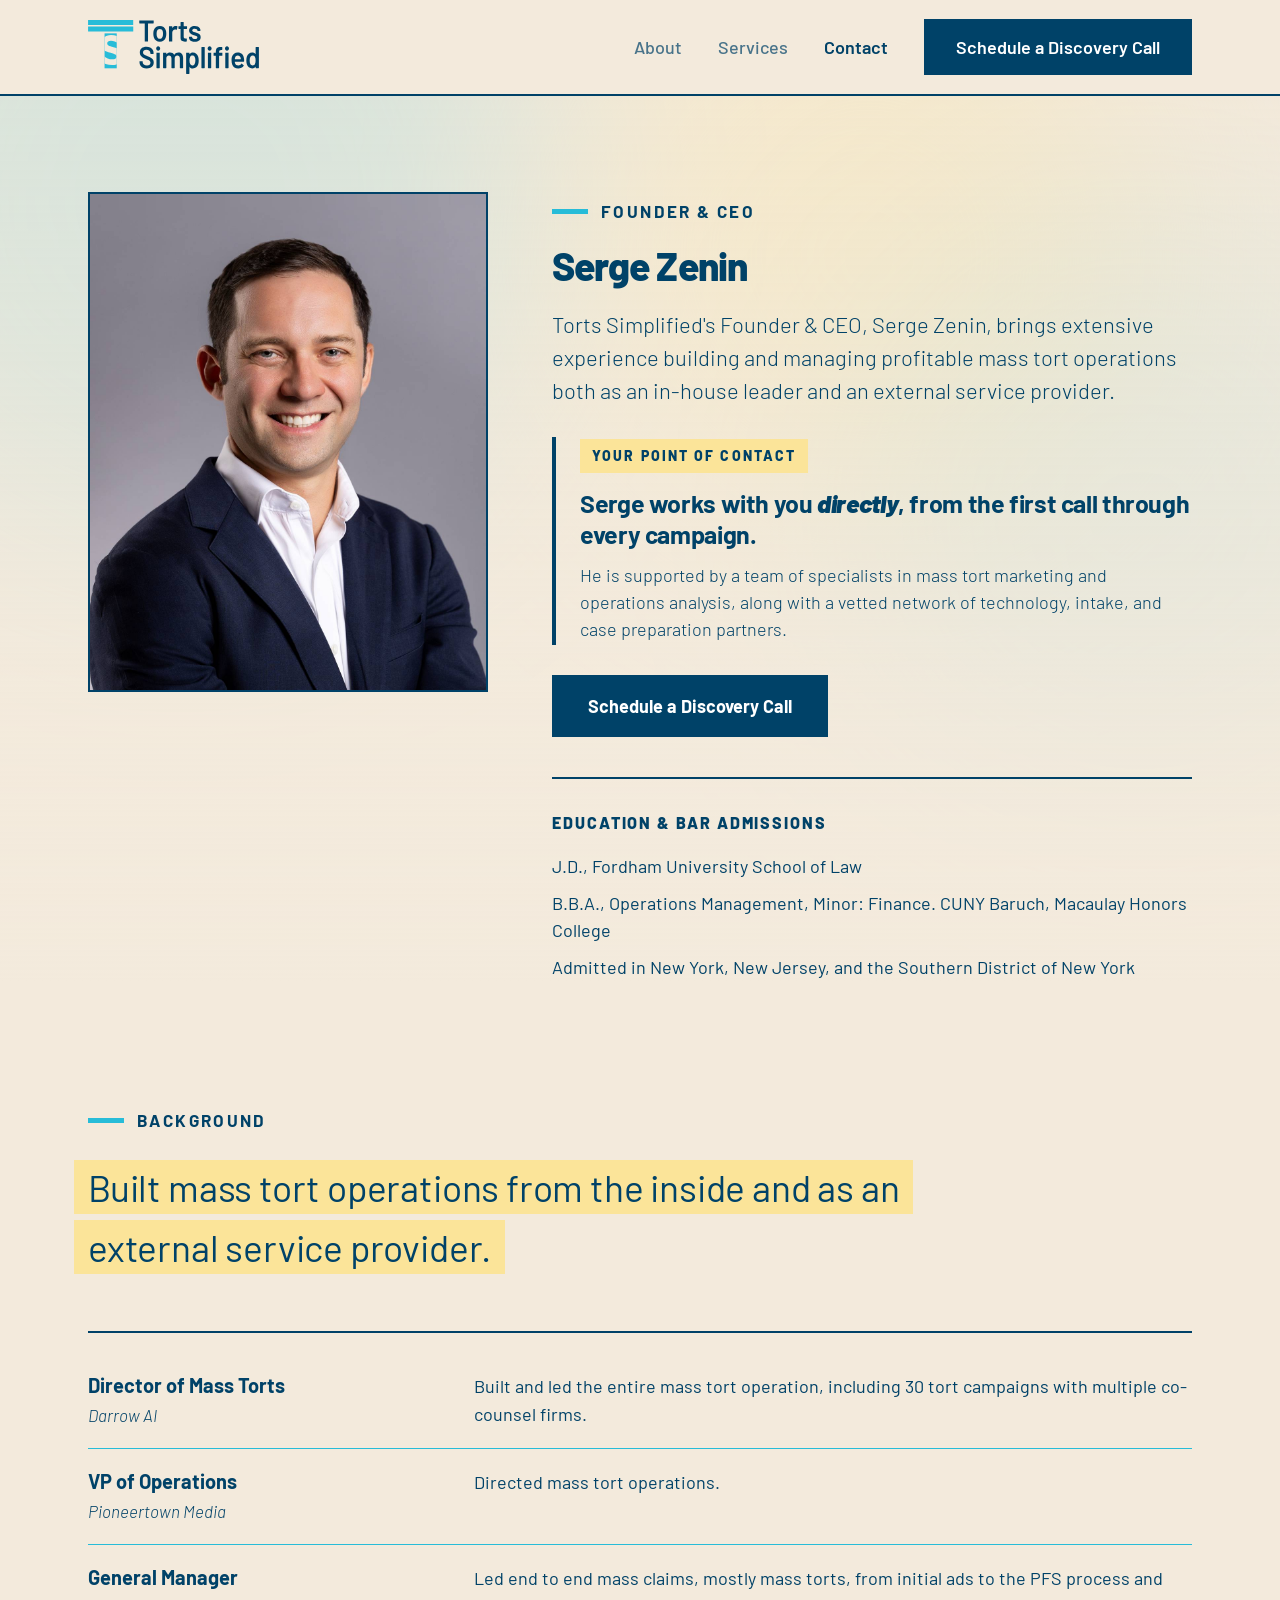
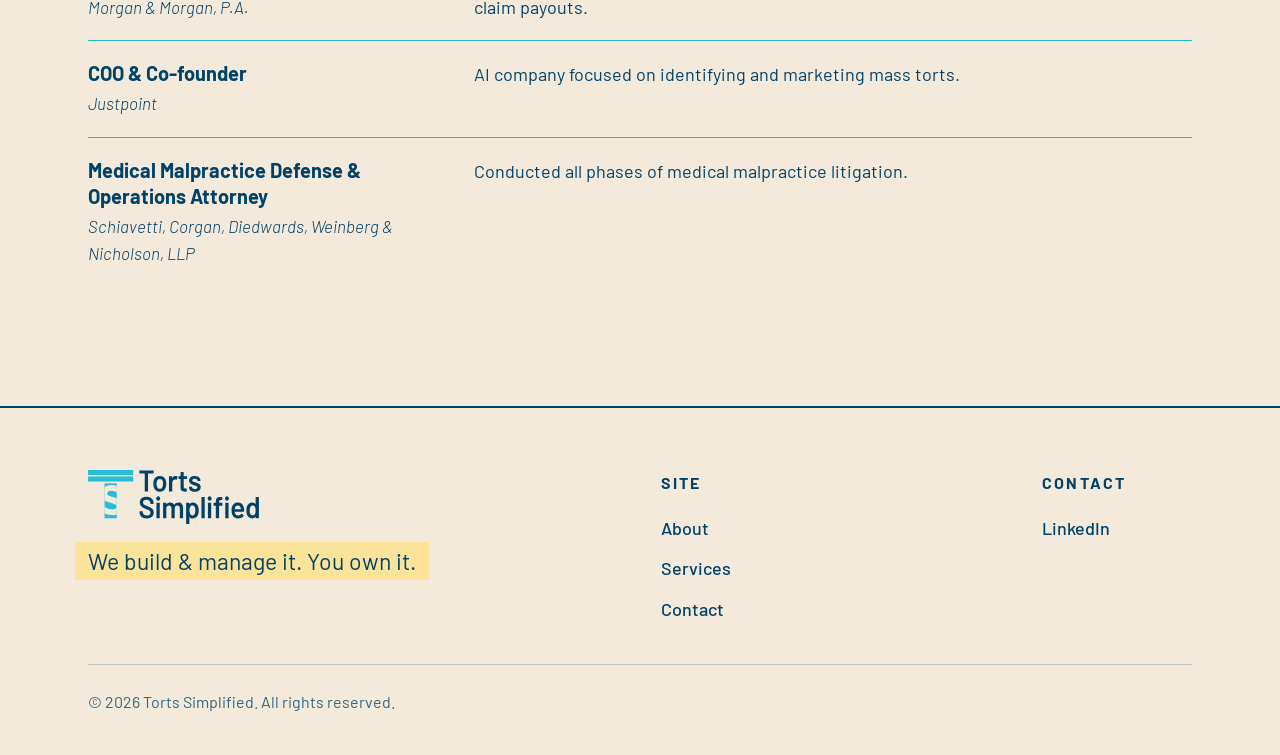
==== commit 4534dc7b: "updatedynamic" ====
--- a/docs/contact.html
+++ b/docs/contact.html
@@ -95,9 +95,9 @@
 
 <section class="sec">
   <div class="wrap pad">
-    <div class="head-rule" style="max-width:860px">
+    <div class="head-rule">
       <div class="eyebrow">Background</div>
-      <h2 class="markline" style="margin-top:22px"><span>Built mass tort operations from the inside and as an external service provider.</span></h2>
+      <h2 class="markline" style="margin-top:22px;max-width:860px"><span>Built mass tort operations from the inside and as an external service provider.</span></h2>
     </div>
     <div style="margin-top:20px">
       <div class="bgrow"><div><div class="bgtitle">Director of Mass Torts</div><div class="bgorg">Darrow AI</div></div>
--- a/docs/styles.css
+++ b/docs/styles.css
@@ -201,3 +201,35 @@
 @media (prefers-reduced-motion:reduce){
   .blob{animation:none !important}
 }
+
+/* ---- scroll reveal (desktop only; .rv is added by site.js) ---- */
+.rv{opacity:0;transform:translateY(22px);
+    transition:opacity .72s cubic-bezier(.22,.7,.3,1),transform .72s cubic-bezier(.22,.7,.3,1)}
+.rv.in{opacity:1;transform:none}
+@media (max-width:760px){
+  .rv{opacity:1 !important;transform:none !important;transition:none !important}
+}
+@media (prefers-reduced-motion:reduce){
+  .rv{opacity:1 !important;transform:none !important;transition:none !important}
+}
+
+/* ---- mobile header: keep the links, stack the call to action ----
+   Three centred rows (logo / links / button) so it survives a 320px
+   phone. Not sticky here, because a 150px bar eats too much screen. */
+@media (max-width:760px){
+  header{position:static}
+  header nav{height:auto;flex-wrap:wrap;justify-content:center;gap:11px;padding:13px 0}
+  header nav > a{display:flex;justify-content:center;width:100%}
+  header nav > a img{height:40px !important}
+  .links{width:100%;display:flex;flex-wrap:wrap;justify-content:center;gap:20px}
+  .links a:not(.btn){display:inline-flex;font-size:16px;font-weight:600}
+  .links a.btn{width:100%;justify-content:center;height:50px;font-size:16px;white-space:nowrap}
+}
+
+/* ---- phones: let the footer brand block shrink ----
+   It was flex:0 0 auto, so it kept its max-content width and pushed
+   the page wider than the screen on a 320-360px phone. */
+@media (max-width:760px){
+  .fcols > .brandblock{flex:1 1 100%;min-width:0;max-width:100%}
+  .ftag{font-size:20px;white-space:normal}
+}
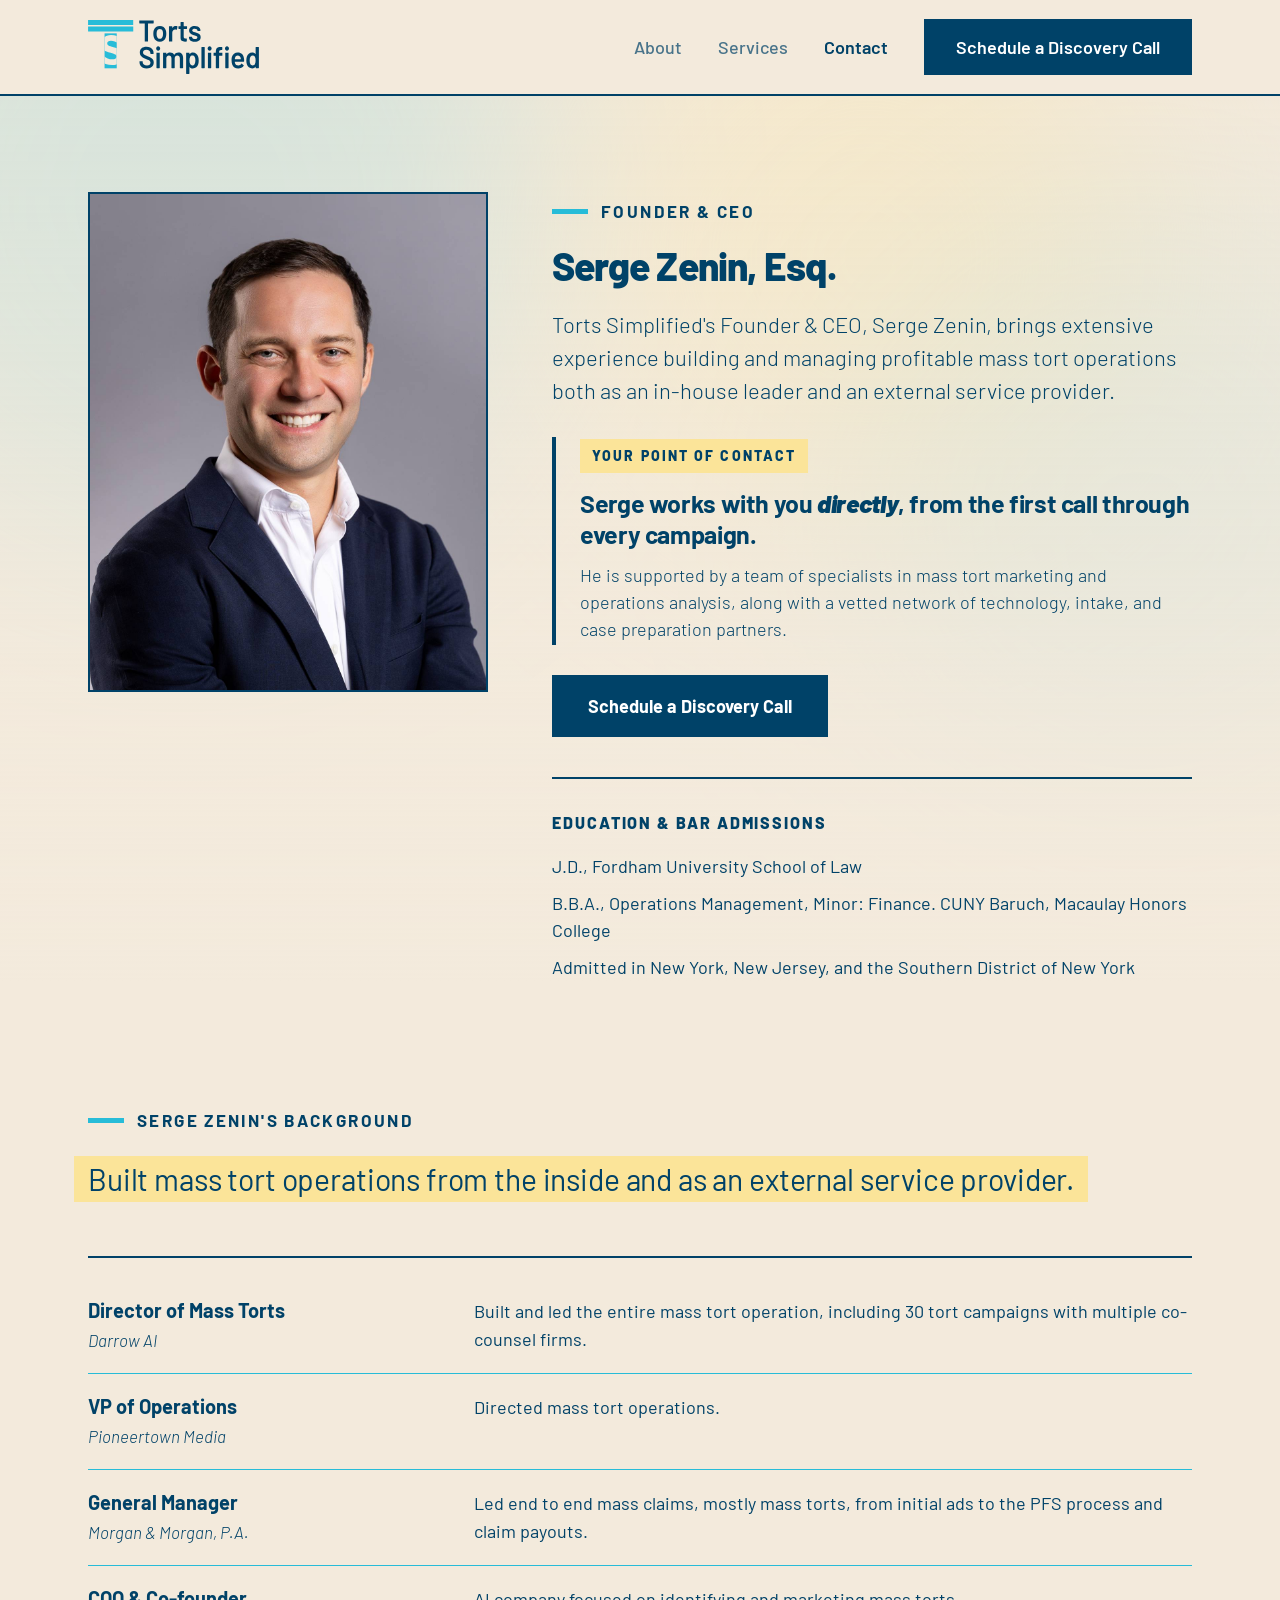
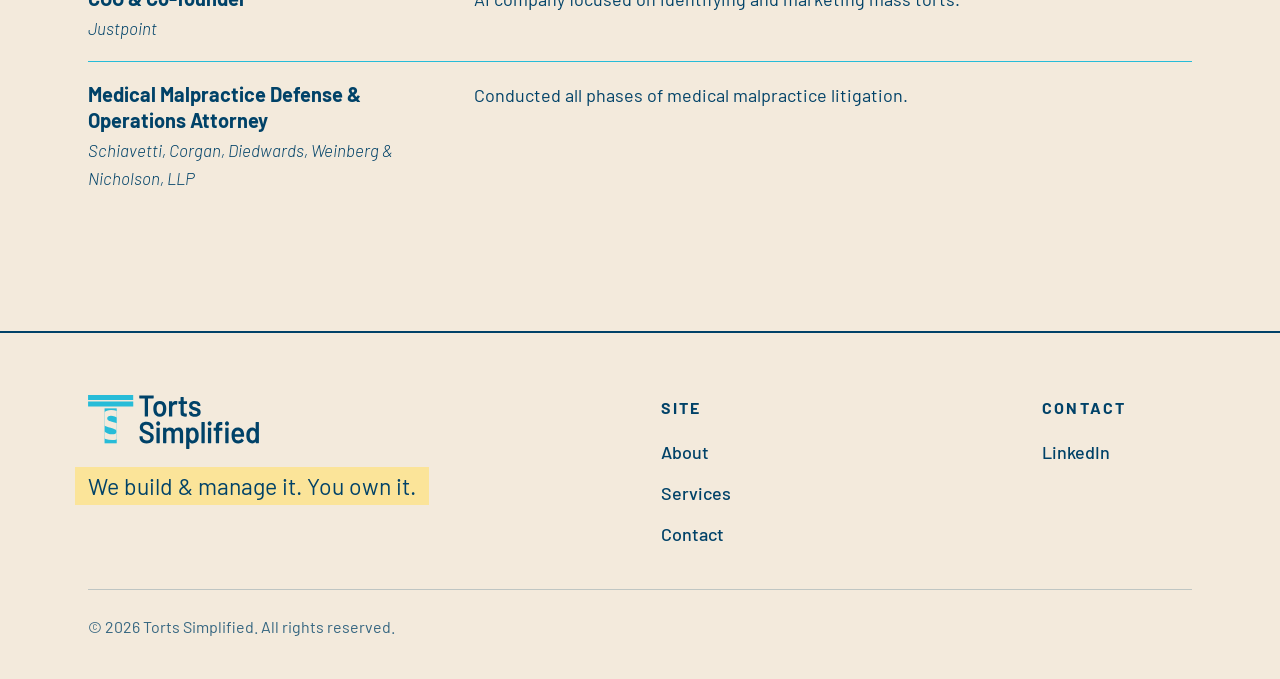
==== commit dfc73a63: "textsergerevisions1" ====
--- a/docs/contact.html
+++ b/docs/contact.html
@@ -59,7 +59,7 @@
         <a href="index.html" data-page="index.html">About</a>
         <a href="services.html" data-page="services.html">Services</a>
         <a href="contact.html" data-page="contact.html">Contact</a>
-        <a class="btn" href="https://calendly.com/serge-tortssimplified/30min">Schedule a Discovery Call</a>
+        <a class="btn" href="https://calendly.com/serge-tortssimplified/30min" target="_blank" rel="noopener noreferrer">Schedule a Discovery Call</a>
       </div>
     </nav>
   </div>
@@ -75,14 +75,14 @@
     <div class="fimg"><img src="images/portrait.jpg" alt="Serge Zenin, Founder and CEO of Torts Simplified"></div>
     <div>
       <div class="eyebrow">Founder &amp; CEO</div>
-      <h1 style="margin-top:20px">Serge Zenin</h1>
+      <h1 style="margin-top:20px">Serge Zenin, Esq.</h1>
       <p class="lead" style="margin-top:22px">Torts Simplified's Founder &amp; CEO, Serge Zenin, brings extensive experience building and managing profitable mass tort operations both as an in-house leader and an external service provider.</p>
       <div class="poc">
         <span class="tag">Your point of contact</span>
         <p class="p1">Serge works with you <em>directly</em>, from the first call through every campaign.</p>
         <p class="p2">He is supported by a team of specialists in mass tort marketing and operations analysis, along with a vetted network of technology, intake, and case preparation partners.</p>
       </div>
-      <div class="routes"><a class="btn btn-lg" href="https://calendly.com/serge-tortssimplified/30min">Schedule a Discovery Call</a></div>
+      <div class="routes"><a class="btn btn-lg" href="https://calendly.com/serge-tortssimplified/30min" target="_blank" rel="noopener noreferrer">Schedule a Discovery Call</a></div>
       <div class="edu">
         <div class="t">Education &amp; Bar Admissions</div>
         <div>J.D., Fordham University School of Law</div>
@@ -96,8 +96,8 @@
 <section class="sec">
   <div class="wrap pad">
     <div class="head-rule">
-      <div class="eyebrow">Background</div>
-      <h2 class="markline" style="margin-top:22px;max-width:860px"><span>Built mass tort operations from the inside and as an external service provider.</span></h2>
+      <div class="eyebrow">Serge Zenin's background</div>
+      <h2 class="markline wide" style="margin-top:22px"><span>Built mass tort operations from the inside and as an external service provider.</span></h2>
     </div>
     <div style="margin-top:20px">
       <div class="bgrow"><div><div class="bgtitle">Director of Mass Torts</div><div class="bgorg">Darrow AI</div></div>
@@ -122,7 +122,7 @@
         <p class="ftag"><span>We build &amp; manage it. You own it.</span></p>
       </div>
       <div class="fcol"><div class="t">Site</div><a href="index.html">About</a><a href="services.html">Services</a><a href="contact.html">Contact</a></div>
-      <div class="fcol"><div class="t">Contact</div><a href="https://www.linkedin.com/in/serge-zenin/" rel="noopener">LinkedIn</a></div>
+      <div class="fcol"><div class="t">Contact</div><a href="https://www.linkedin.com/in/serge-zenin/" target="_blank" rel="noopener noreferrer">LinkedIn</a></div>
     </div>
     <div class="fbot"><div>&copy; 2026 Torts Simplified. All rights reserved.</div></div>
   </div>
--- a/docs/styles.css
+++ b/docs/styles.css
@@ -55,7 +55,7 @@
   .cards{display:grid;grid-template-columns:repeat(3,minmax(0,1fr));gap:30px;margin-top:54px}
   .card{border:2px solid var(--navy);border-top:8px solid var(--cyan);padding:32px 30px 38px;display:flex;flex-direction:column}
   .chip{align-self:flex-start;background:var(--cyan);color:var(--navy);font-size:17px;font-weight:800;letter-spacing:.1em;padding:5px 12px}
-  .card h3{font-size:23px;font-weight:700;margin-top:22px}
+  .card h3{font-size:23px;font-weight:700;margin-top:0}
   .card p{font-size:18px;line-height:1.58;margin-top:12px}
 
   .deep{background:var(--navy);padding:104px 0;position:relative;overflow:hidden}
@@ -233,3 +233,48 @@
   .fcols > .brandblock{flex:1 1 100%;min-width:0;max-width:100%}
   .ftag{font-size:20px;white-space:normal}
 }
+
+/* ================= phones: home hero and contact hero ================= */
+@media (max-width:760px){
+  /* Flatten .hero-copy so its children become items of .hero-in.
+     That lets the photo sit between the copy and the button. */
+  .hero-in{display:flex;flex-direction:column;align-items:center;
+           text-align:center;gap:20px;padding:34px 24px 40px}
+  .hero-copy{display:contents}
+
+  .hero-in .eyebrow{justify-content:center;flex-wrap:wrap;gap:10px;
+                    font-size:14px;letter-spacing:.1em;line-height:1.35}
+  .hero-in .eyebrow::before{width:30px;height:4px}
+  .hero-in h1{font-size:30px;line-height:1.14}
+  .hero-in .tagline{margin-left:0;font-size:24px}
+  .hero-in .lead{max-width:none !important;font-size:18px}
+
+  .hero-in .portrait{order:5;width:min(300px,80%);margin:4px auto 0;
+                     aspect-ratio:4/5;align-self:center}
+  .hero-in .actions{order:6;justify-content:center;width:100%;margin-top:2px}
+  .hero-in .actions .btn{width:100%;max-width:320px}
+
+  /* Contact: photo below the founder copy but above Education.
+     Flattening the copy column lets the photo slot in between. */
+  .contacthero{display:flex;flex-direction:column;align-items:stretch;gap:14px}
+  .contacthero > div:not(.fimg){display:contents}
+  .contacthero > .fimg{order:5;align-self:center;width:min(280px,78%);max-width:none;margin-top:10px}
+  .contacthero .edu{order:6}
+}
+
+/* Contact: centre the one call to action on phones. */
+@media (max-width:760px){
+  .contacthero .routes{justify-content:center;width:100%}
+  .contacthero .routes .btn{width:100%;max-width:320px}
+}
+
+/* Home page Leadership: centre Serge's photo on phones. */
+@media (max-width:760px){
+  .founder > .fimg{width:min(260px,72%);max-width:none;margin-left:auto;margin-right:auto}
+}
+
+/* A headline meant to run as one line across the column.
+   Sized off the viewport so it still fits as the window narrows. */
+.markline.wide{font-size:clamp(20px,2.35vw,34px);line-height:1.5}
+@media (max-width:1180px){ .markline.wide{font-size:clamp(17px,2.55vw,28px);line-height:1.55} }
+@media (max-width:760px){ .markline.wide{font-size:22px;line-height:1.6} }
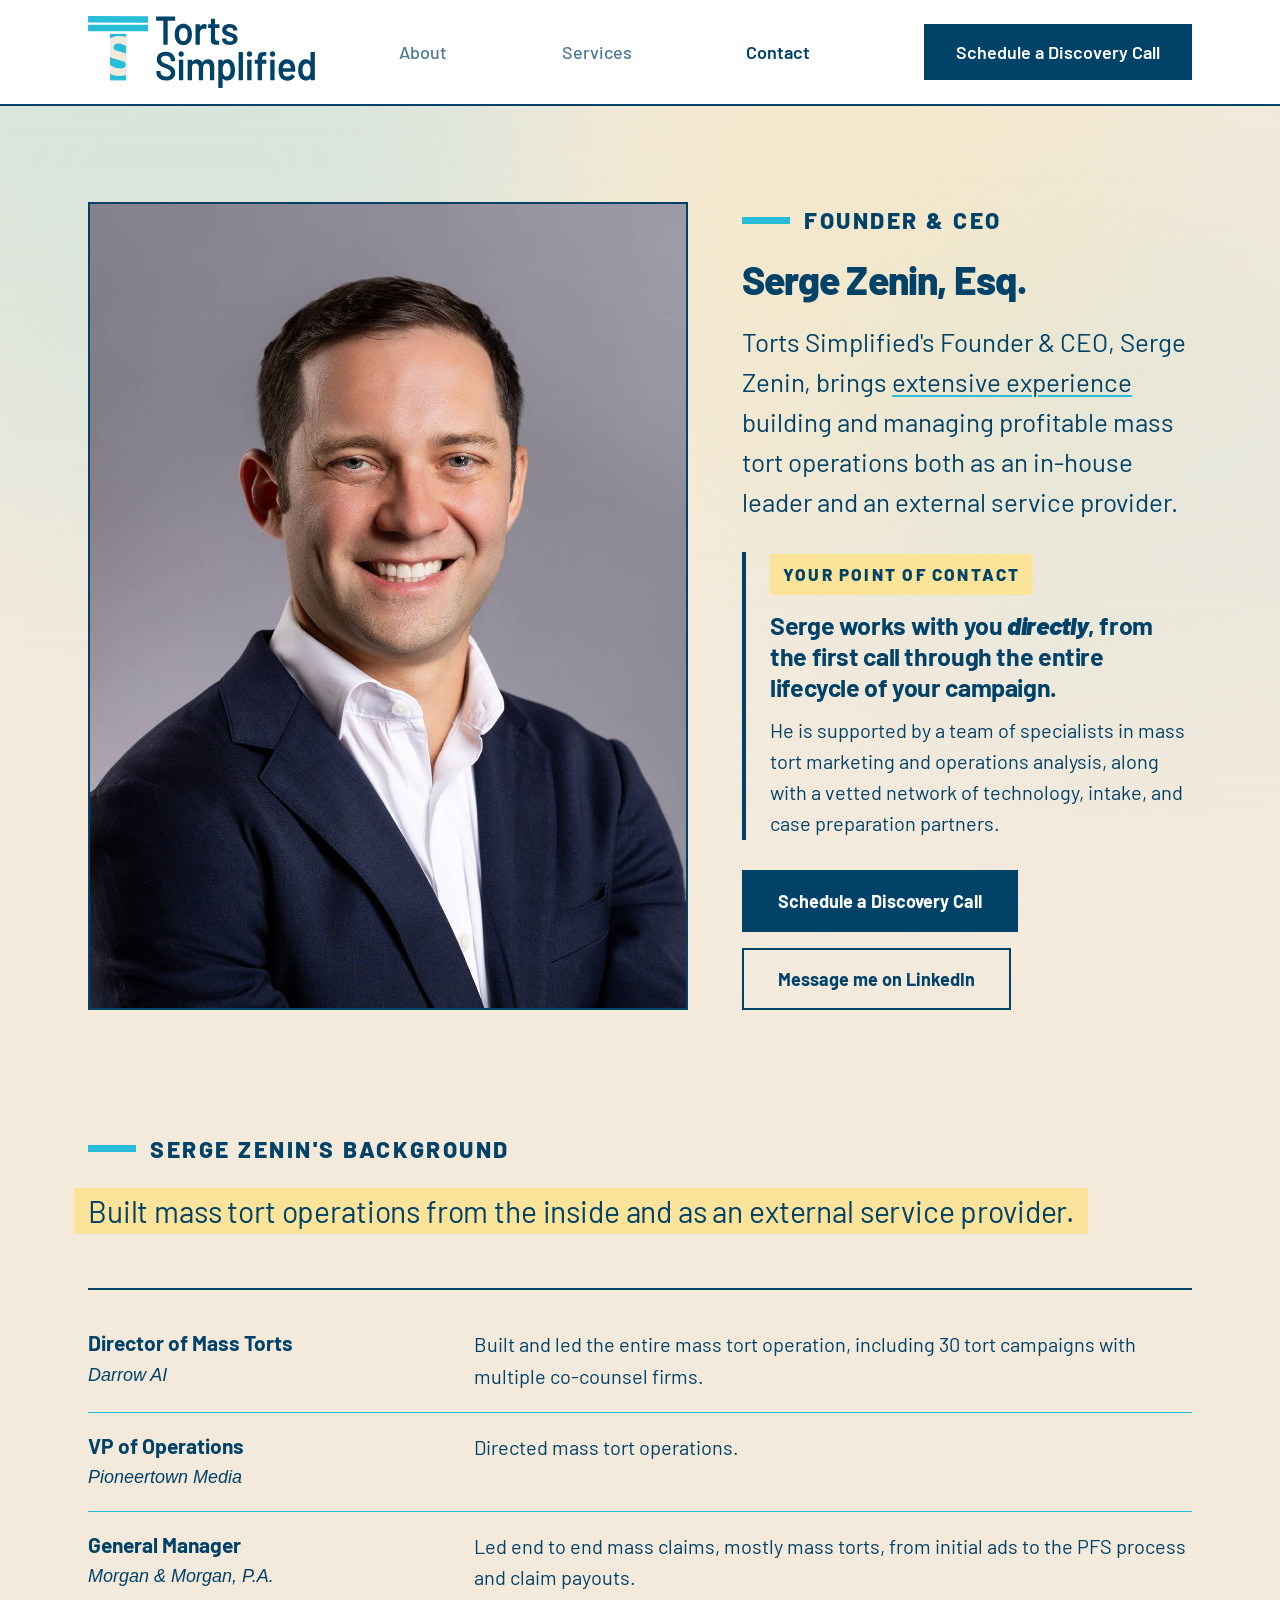
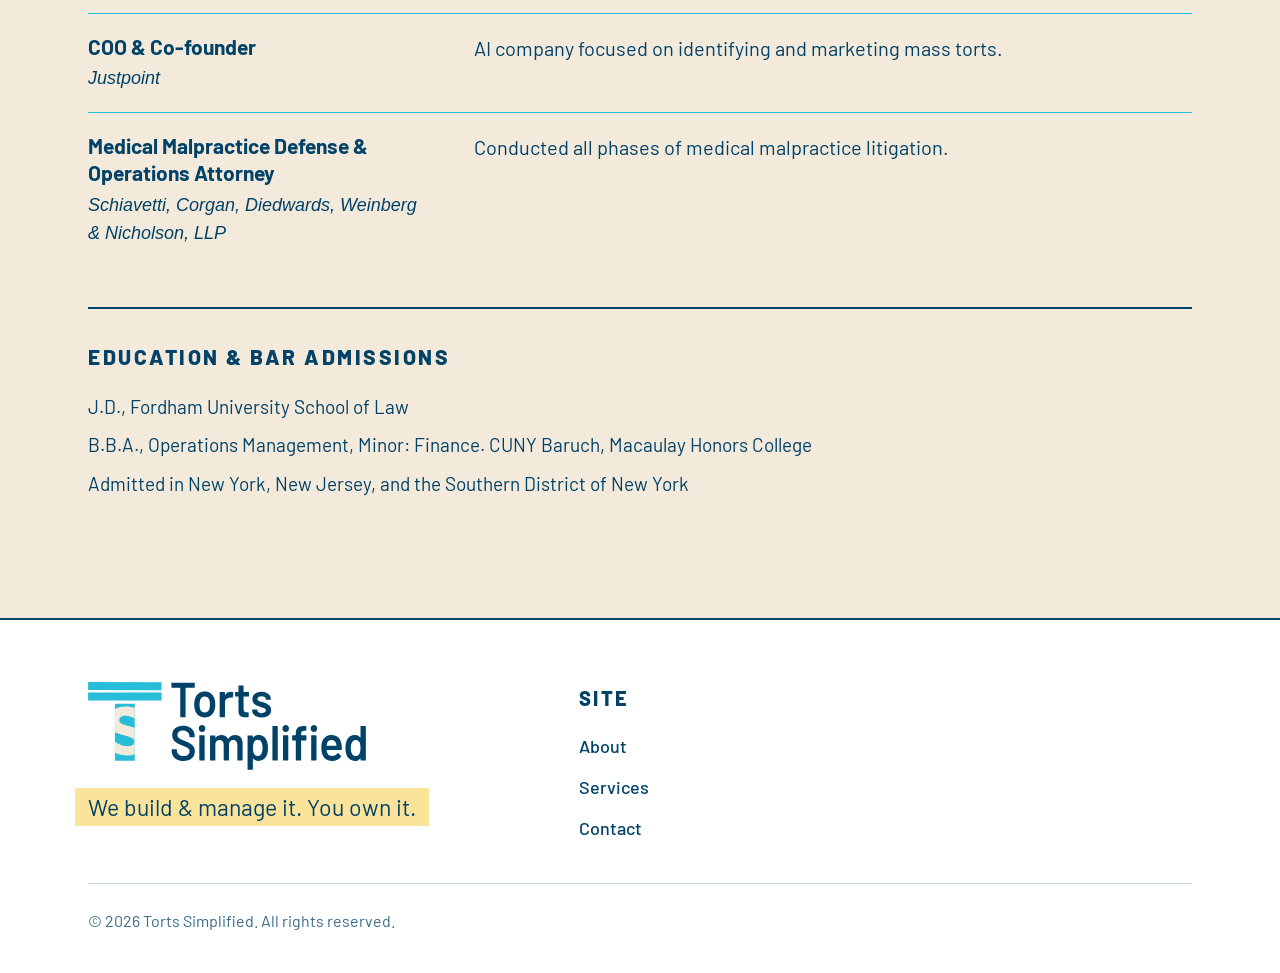
==== commit fe00b4f5: "websiteupdate" ====
--- a/docs/contact.html
+++ b/docs/contact.html
@@ -76,24 +76,18 @@
     <div>
       <div class="eyebrow">Founder &amp; CEO</div>
       <h1 style="margin-top:20px">Serge Zenin, Esq.</h1>
-      <p class="lead" style="margin-top:22px">Torts Simplified's Founder &amp; CEO, Serge Zenin, brings extensive experience building and managing profitable mass tort operations both as an in-house leader and an external service provider.</p>
+      <p class="lead" style="margin-top:22px">Torts Simplified's Founder &amp; CEO, Serge Zenin, brings <a class="inlink" href="#background">extensive experience</a> building and managing profitable mass tort operations both as an in-house leader and an external service provider.</p>
       <div class="poc">
         <span class="tag">Your point of contact</span>
-        <p class="p1">Serge works with you <em>directly</em>, from the first call through every campaign.</p>
+        <p class="p1">Serge works with you <em>directly</em>, from the first call through the entire lifecycle of your campaign.</p>
         <p class="p2">He is supported by a team of specialists in mass tort marketing and operations analysis, along with a vetted network of technology, intake, and case preparation partners.</p>
       </div>
-      <div class="routes"><a class="btn btn-lg" href="https://calendly.com/serge-tortssimplified/30min" target="_blank" rel="noopener noreferrer">Schedule a Discovery Call</a></div>
-      <div class="edu">
-        <div class="t">Education &amp; Bar Admissions</div>
-        <div>J.D., Fordham University School of Law</div>
-        <div>B.B.A., Operations Management, Minor: Finance. CUNY Baruch, Macaulay Honors College</div>
-        <div>Admitted in New York, New Jersey, and the Southern District of New York</div>
-      </div>
+      <div class="routes"><a class="btn btn-lg" href="https://calendly.com/serge-tortssimplified/30min" target="_blank" rel="noopener noreferrer">Schedule a Discovery Call</a><a class="btn btn-lg btn-out" href="https://www.linkedin.com/in/serge-zenin/" target="_blank" rel="noopener noreferrer">Message me on LinkedIn</a></div>
     </div>
   </div>
 </section>
 
-<section class="sec">
+<section class="sec" id="background">
   <div class="wrap pad">
     <div class="head-rule">
       <div class="eyebrow">Serge Zenin's background</div>
@@ -111,6 +105,12 @@
       <div class="bgrow"><div><div class="bgtitle">Medical Malpractice Defense &amp; Operations Attorney</div><div class="bgorg">Schiavetti, Corgan, Diedwards, Weinberg &amp; Nicholson, LLP</div></div>
         <p>Conducted all phases of medical malpractice litigation.</p></div>
     </div>
+    <div class="edu">
+        <div class="t">Education &amp; Bar Admissions</div>
+        <div>J.D., Fordham University School of Law</div>
+        <div>B.B.A., Operations Management, Minor: Finance. CUNY Baruch, Macaulay Honors College</div>
+        <div>Admitted in New York, New Jersey, and the Southern District of New York</div>
+      </div>
   </div>
 </section>
 
@@ -122,7 +122,6 @@
         <p class="ftag"><span>We build &amp; manage it. You own it.</span></p>
       </div>
       <div class="fcol"><div class="t">Site</div><a href="index.html">About</a><a href="services.html">Services</a><a href="contact.html">Contact</a></div>
-      <div class="fcol"><div class="t">Contact</div><a href="https://www.linkedin.com/in/serge-zenin/" target="_blank" rel="noopener noreferrer">LinkedIn</a></div>
     </div>
     <div class="fbot"><div>&copy; 2026 Torts Simplified. All rights reserved.</div></div>
   </div>
--- a/docs/styles.css
+++ b/docs/styles.css
@@ -12,9 +12,9 @@
   .pad{padding-left:88px;padding-right:88px}
 
   /* the Barlow range doing different jobs */
-  .eyebrow{display:inline-flex;align-items:center;gap:13px;font-size:17px;font-weight:700;letter-spacing:.14em;text-transform:uppercase}
-  .eyebrow::before{content:"";width:36px;height:5px;background:var(--cyan);flex:none}
-  .lead{font-size:22px;font-weight:300;line-height:1.5}
+  .eyebrow{display:inline-flex;align-items:center;gap:14px;font-size:20px;font-weight:800;letter-spacing:.12em;text-transform:uppercase}
+  .eyebrow::before{content:"";width:42px;height:6px;background:var(--cyan);flex:none}
+  .lead{font-size:22px;font-weight:400;line-height:1.5}
   .tagline{display:inline-block;font-size:clamp(24px,2.3vw,35px);font-weight:500;font-style:italic;letter-spacing:-.01em;line-height:1.12;background:var(--yellow);padding:8px 18px;margin-left:-18px}
 
   .btn{display:inline-flex;align-items:center;justify-content:center;height:56px;padding:0 30px;background:var(--navy);color:#FFFFFF;font-size:17px;font-weight:700;border:2px solid var(--navy)}
@@ -23,8 +23,8 @@
   .btn-out{background:transparent;color:var(--navy)}
   .btn-out:hover{background:var(--navy);color:#FFFFFF}
 
-  header{position:sticky;top:0;z-index:50;background:var(--cream);border-bottom:2px solid var(--navy)}
-  nav{height:94px;display:flex;align-items:center;justify-content:space-between;gap:20px}
+  header{position:sticky;top:0;z-index:50;background:#FFFFFF;border-bottom:2px solid var(--navy)}
+  nav{height:132px;display:flex;align-items:center;justify-content:space-between;gap:20px}
   .links{display:flex;align-items:center;gap:36px}
   .links a{font-size:18px;font-weight:600}
   .links a.dim{font-weight:500;opacity:.7}
@@ -69,26 +69,26 @@
   .fimg{overflow:hidden;aspect-ratio:4/5;border:2px solid var(--navy)}
   .fimg img{width:100%;height:100%;object-fit:cover;object-position:50% 0;display:block}
   .poc{color:var(--navy);border-left:4px solid var(--navy);padding:2px 0 2px 24px;margin-top:30px}
-.tag{display:inline-block;background:var(--yellow);color:var(--navy);font-size:14px;font-weight:800;letter-spacing:.15em;text-transform:uppercase;padding:6px 12px}
+.tag{display:inline-block;background:var(--yellow);color:var(--navy);font-size:16px;font-weight:800;letter-spacing:.13em;text-transform:uppercase;padding:7px 13px}
 .markline{font-weight:400;letter-spacing:-.005em;line-height:1.62;margin-left:-14px}
 .markline span{background:var(--yellow);padding:5px 14px;box-decoration-break:clone;-webkit-box-decoration-break:clone}
 .poc .p1{font-size:25px;font-weight:700;line-height:1.24;letter-spacing:-.015em;margin:15px 0 0}
 .poc .p1 em{font-style:italic;font-weight:900}
-.poc .p2{font-size:18px;font-weight:300;line-height:1.5;margin:12px 0 0}
+.poc .p2{font-size:18px;font-weight:400;line-height:1.5;margin:12px 0 0}
   .roles{display:flex;flex-direction:column;margin-top:30px}
   .role{display:flex;justify-content:space-between;gap:20px;padding:15px 0;border-bottom:1px solid var(--cyan);font-size:18px;font-weight:600}
-  .role em{font-style:italic;font-weight:300}
+  .role em{font-style:italic;font-weight:400}
 
   .ctabox{background:var(--yellow);padding:86px 64px;display:flex;flex-direction:column;align-items:center;gap:20px;text-align:center}
 
-  footer{background:var(--cream);border-top:2px solid var(--navy);padding:62px 0 40px;color:var(--navy)}
+  footer{background:#FFFFFF;border-top:2px solid var(--navy);padding:62px 0 40px;color:var(--navy)}
   footer a{color:var(--navy);font-size:18px;font-weight:500}
   footer a:hover{text-decoration:underline;text-underline-offset:4px}
   .fcols{display:flex;flex-wrap:wrap;gap:78px;align-items:flex-start;justify-content:space-between}
 .fcols > .brandblock{flex:0 0 auto;min-width:260px}
 .fcols > .fcol{min-width:150px}
   .fcol{display:flex;flex-direction:column;gap:12px}
-  .fcol .t{font-size:16px;font-weight:700;letter-spacing:.14em;text-transform:uppercase;color:var(--navy);margin-bottom:6px}
+  .fcol .t{font-size:18px;font-weight:800;letter-spacing:.12em;text-transform:uppercase;color:var(--navy);margin-bottom:6px}
   .ftag{font-size:23px;font-weight:400;margin-top:20px;color:var(--navy);line-height:1.5;white-space:nowrap}
   .ftag span{background:var(--yellow);padding:5px 13px;margin-left:-13px;box-decoration-break:clone;-webkit-box-decoration-break:clone}
   .fbot{display:flex;justify-content:space-between;gap:20px;margin-top:40px;padding-top:24px;border-top:1px solid rgba(0,66,104,.28);font-size:16px;font-weight:400;opacity:.78}
@@ -135,11 +135,11 @@
 .iname{font-size:21px;font-weight:700}
 .item p{font-size:18px;line-height:1.58;margin-top:8px;max-width:78ch}
 .edu{margin-top:40px;padding-top:32px;border-top:2px solid var(--navy);display:flex;flex-direction:column;gap:10px;font-size:18px;line-height:1.5}
-.edu .t{font-size:16px;font-weight:800;letter-spacing:.12em;text-transform:uppercase;margin-bottom:8px}
+.edu .t{font-size:19px;font-weight:800;letter-spacing:.12em;text-transform:uppercase;margin-bottom:10px}
 .bgrow{display:grid;grid-template-columns:330px minmax(0,1fr);gap:56px;padding:19px 0;border-bottom:1px solid var(--cyan)}
 .bgrow:last-of-type{border-bottom:0}
 .bgtitle{font-size:20px;font-weight:700;line-height:1.3}
-.bgorg{font-size:17px;font-weight:300;font-style:italic;margin-top:4px}
+.bgorg{font-size:17px;font-weight:400;font-style:italic;margin-top:4px}
 .bgrow p{font-size:18px;line-height:1.58}
 .routes{display:flex;align-items:center;gap:18px;flex-wrap:wrap;margin-top:30px}
 .routes.center{justify-content:center;margin-top:12px}
@@ -278,3 +278,232 @@
 .markline.wide{font-size:clamp(20px,2.35vw,34px);line-height:1.5}
 @media (max-width:1180px){ .markline.wide{font-size:clamp(17px,2.55vw,28px);line-height:1.55} }
 @media (max-width:760px){ .markline.wide{font-size:22px;line-height:1.6} }
+
+/* ================= logo at double size ================= */
+header nav > a img{height:104px !important}
+footer .brandblock img{height:104px !important}
+@media (max-width:1180px){
+  header nav{height:112px}
+  header nav > a img{height:86px !important}
+  footer .brandblock img{height:86px !important}
+}
+@media (max-width:760px){
+  header nav > a img{height:70px !important}
+  footer .brandblock img{height:70px !important}
+}
+
+/* ================= services: four promises, four colours =================
+   The brief asked for white type on light blue. That pair measures 2.27:1,
+   well under the 4.5:1 WCAG AA minimum, so the text would be hard to read
+   on a laptop screen in daylight. These keep four distinct boxes and all
+   pass: navy/white 10.6, cream/navy 8.9, yellow/navy 8.4, cyan/navy 4.7. */
+.promise{border:2px solid var(--navy);border-top:8px solid var(--navy);padding:32px 30px 36px}
+.promise h3,.promise p{color:inherit}
+
+.promise.p-navy{background:var(--navy);color:#FFFFFF;border-color:var(--navy)}
+.promise.p-navy .chip{background:var(--cyan);color:var(--navy)}
+
+.promise.p-cream{background:#FFFFFF;color:var(--navy);border-color:var(--navy);border-top-color:var(--cyan)}
+.promise.p-cream .chip{background:var(--cyan);color:var(--navy)}
+
+.promise.p-gold{background:var(--yellow);color:var(--navy);border-color:var(--navy);border-top-color:var(--navy)}
+.promise.p-gold .chip{background:var(--navy);color:var(--yellow)}
+
+.promise.p-cyan{background:var(--cyan);color:var(--navy);border-color:var(--navy);border-top-color:var(--navy)}
+.promise.p-cyan .chip{background:var(--navy);color:var(--cyan)}
+
+/* ================= services: group titles as filled labels =================
+   Cyan text on cream measures 1.9:1 and yellow text on cream 1.1:1, so the
+   colours cannot carry the words themselves. Used as a filled block behind
+   navy or white type, the same three colours differentiate the groups and
+   stay readable. */
+.gtitle{display:inline-block;padding:9px 15px;background:var(--navy);color:#FFFFFF}
+.gtitle::before{display:none}
+.gtitle.g-cyan{background:var(--cyan);color:var(--navy)}
+.gtitle.g-gold{background:var(--yellow);color:var(--navy)}
+
+/* ================= services: every item is its own box ================= */
+.modular .items{gap:24px 24px}
+.modular .item{border:2px solid var(--navy);border-top:6px solid var(--cyan);
+               background:#FFFFFF;padding:22px 22px 26px}
+.modular .group:last-of-type{padding-bottom:0}
+.pick{max-width:74ch}
+.pick strong{font-weight:700}
+
+/* an inline link that still reads as a link on cream */
+.inlink{color:var(--navy);text-decoration:underline;text-decoration-thickness:2px;
+        text-underline-offset:3px;text-decoration-color:var(--cyan)}
+.inlink:hover{background:var(--yellow)}
+
+/* two buttons side by side on Contact */
+.routes{gap:16px}
+
+/* The group label is a grid item, so it was stretching to the row's full
+   height and rendering as a tall colour bar. Pin it to the top. */
+.modular .group{align-items:start}
+.gtitle{align-self:start;justify-self:start}
+
+/* ================= the brand lockup in the hero =================
+   The logo sits above "Mass tort operations for law firms" as the first
+   thing on the page. With a large mark here, the one in the sticky bar
+   steps back so the two don't compete a hundred pixels apart. */
+.herologo{height:150px;display:block;margin:0 0 6px}
+header nav{height:104px}
+header nav > a img{height:72px !important}
+footer .brandblock img{height:88px !important}
+@media (max-width:1180px){
+  .herologo{height:112px}
+  header nav{height:92px}
+  header nav > a img{height:62px !important}
+  footer .brandblock img{height:74px !important}
+}
+@media (max-width:760px){
+  .herologo{height:96px;margin:0 auto 4px}
+  header nav > a img{height:58px !important}
+  footer .brandblock img{height:64px !important}
+}
+
+/* ================= nav spread across the full ribbon =================
+   The links were bunched against the right edge. Letting the group take the
+   remaining width and distribute puts About next to the logo and the button
+   at the far edge. Scoped to min-width so it cannot override the phone
+   layout, which stacks these into centred rows. */
+@media (min-width:761px){
+  header nav .links{flex:1;justify-content:space-between;gap:28px;margin-left:64px}
+}
+
+/* ================= the two portraits, substantially bigger =================
+   Doubling the WIDTH (420 to 840) would leave about 350px for the heading,
+   paragraph and the roles list beside it, which is too narrow for the role
+   rows to sit title-left / company-right. These roughly double the AREA
+   instead: ~1.5x on each edge, which reads as twice the picture while the
+   text column keeps a workable measure. */
+@media (min-width:1181px){
+  .founder{grid-template-columns:620px minmax(0,1fr);gap:58px}
+  .contacthero{grid-template-columns:600px minmax(0,1fr);gap:54px}
+}
+
+
+/* ================= readability: size, not weight =================
+   Body copy is navy on cream at 8.9:1, far above the 4.5:1 minimum, so
+   contrast was never the problem. Bold body text reads SLOWER, because the
+   thickened strokes close up the counters and flatten the word shapes the
+   eye uses to recognise words at a glance. The levers that actually help
+   are size and line spacing, so those go up instead of the weight. */
+.lead{font-size:24px;line-height:1.56}
+.card p,.promise p,.item p,.bgrow p{font-size:19px;line-height:1.6}
+.poc .p2{font-size:19px;line-height:1.55}
+@media (max-width:1180px){ .lead{font-size:21px} }
+
+/* ================= the hero button, lower and louder ================= */
+
+                    letter-spacing:.01em;box-shadow:10px 10px 0 var(--cyan)}
+
+@media (max-width:1180px){
+
+}
+@media (max-width:760px){
+
+}
+
+/* ================= the Our Services button, between hero and How we work ====
+   It sat at the foot of the hero copy column, which left an awkward gap
+   between the tagline and the button while the photo ran on beside it.
+   Standing on its own it belongs to neither block and introduces the next. */
+.ctastrip{background:var(--cream);padding:52px 0 0}
+.ctastrip + .sec{padding-top:56px}
+.cta-big{height:84px;padding:0 54px;font-size:23px;font-weight:700;letter-spacing:.01em;
+         box-shadow:10px 10px 0 var(--cyan)}
+.cta-big::after{content:"\2192";margin-left:16px;font-size:.95em;line-height:1}
+.cta-big:hover{box-shadow:10px 10px 0 var(--navy)}
+@media (max-width:1180px){
+  .ctastrip{padding:36px 0 0}
+  .ctastrip + .sec{padding-top:40px}
+  .cta-big{height:68px;padding:0 36px;font-size:20px;box-shadow:7px 7px 0 var(--cyan)}
+}
+@media (max-width:760px){
+  .ctastrip{padding:26px 0 0}
+  .ctastrip .wrap{display:flex;justify-content:center}
+  .cta-big{height:58px;padding:0 26px;font-size:17px;box-shadow:5px 5px 0 var(--cyan)}
+}
+
+/* ================= another step up: labels and body copy ================= */
+.eyebrow{font-size:23px;letter-spacing:.11em}
+.eyebrow::before{width:48px;height:7px}
+.fcol .t{font-size:20px}
+.edu .t{font-size:21px}
+.tag{font-size:17px}
+
+.lead{font-size:26px;line-height:1.54}
+.card p,.promise p,.item p,.bgrow p{font-size:20px;line-height:1.58}
+.poc .p2{font-size:20px;line-height:1.54}
+.role{font-size:19px}
+.edu{font-size:19px}
+.iname{font-size:22px}
+.modular .iname{font-size:21px}
+.bgtitle{font-size:21px}
+.bgorg{font-size:18px}
+@media (max-width:1180px){
+  .eyebrow{font-size:19px}
+  .eyebrow::before{width:38px;height:6px}
+  .lead{font-size:22px}
+}
+@media (max-width:760px){
+  .hero-in .eyebrow{font-size:16px}
+  .lead{font-size:20px}
+}
+
+/* At tablet width the hero paragraphs ran to ~83 characters a line. Past
+   about 75 the eye loses its place returning to the next line, so cap the
+   measure rather than shrink the type. */
+@media (max-width:760px){
+  .hero-in .lead{max-width:64ch !important}
+}
+
+/* The hero label needed 630px and had exactly 630px, so rounding broke it
+   onto a second line. Give the copy column a little more room and hold the
+   label on one line at desktop widths, where it now fits with margin. */
+@media (min-width:1181px){
+  .hero-copy{padding-right:40px}
+  .hero-in{grid-template-columns:minmax(0,1fr) 44%}
+  .hero-in .eyebrow{white-space:nowrap}
+}
+
+/* The modular service boxes were still carrying their own smaller sizes,
+   which overrode the site-wide increase. Match the promise cards exactly:
+   24px titles, 20px body. */
+.modular .iname{font-size:24px;font-weight:700;line-height:1.2}
+.modular .item p{font-size:20px;line-height:1.58;margin-top:12px}
+@media (max-width:1180px){
+  .modular .iname{font-size:21px}
+  .modular .item p{font-size:19px}
+}
+
+/* ================= Contact hero: photo matched to the copy =================
+   The photo was 750px tall against a 634px text column, so 116px of it hung
+   below the copy with empty page beside it. Letting it fill the row height
+   instead squares off the block. The crop is anchored to the top so the
+   head stays put and the trim comes off the bottom. */
+@media (min-width:1181px){
+  .contacthero{align-items:stretch}
+  .contacthero > .fimg{aspect-ratio:auto;height:100%;align-self:stretch}
+  .contacthero > .fimg img{height:100%;object-position:50% 0}
+}
+
+/* ================= footer: columns no longer marooned =================
+   With the LinkedIn column gone there are only two blocks left, and
+   space-between threw the remaining one 760px away against the right edge,
+   which read as a missing column. Sit them next to each other instead. */
+footer .fcols{justify-content:flex-start;gap:150px}
+@media (max-width:1180px){ footer .fcols{gap:60px} }
+
+/* The previous attempt set the photo to 100% height, but a block with an
+   image inside still reports that image's height, so the photo kept driving
+   the row and nothing changed. Taking the image out of flow with absolute
+   positioning leaves the frame with no content height, so the TEXT column
+   sets the row and the photo fills whatever that comes to. */
+@media (min-width:1181px){
+  .contacthero > .fimg{position:relative;height:auto;min-height:0;overflow:hidden}
+  .contacthero > .fimg img{position:absolute;inset:0;width:100%;height:100%;
+                           object-fit:cover;object-position:50% 12%}
+}
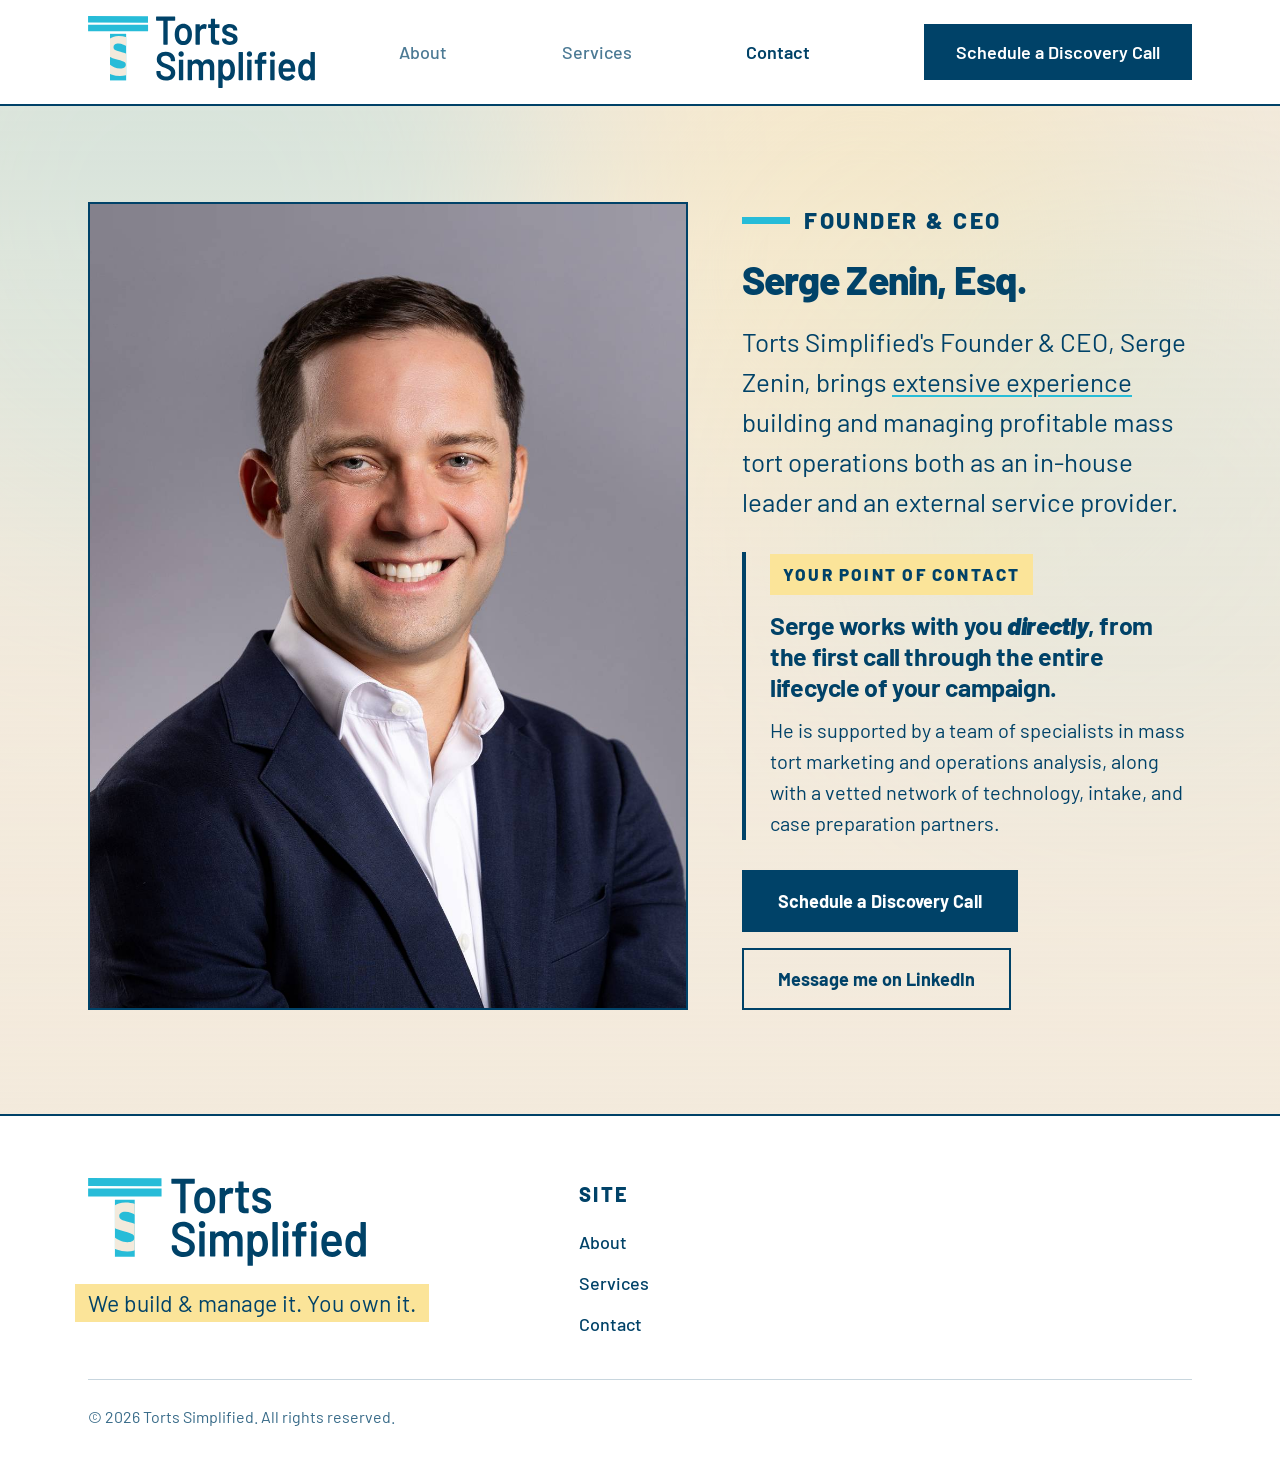
==== commit 54c78dc5: "commit" ====
--- a/docs/contact.html
+++ b/docs/contact.html
@@ -76,7 +76,7 @@
     <div>
       <div class="eyebrow">Founder &amp; CEO</div>
       <h1 style="margin-top:20px">Serge Zenin, Esq.</h1>
-      <p class="lead" style="margin-top:22px">Torts Simplified's Founder &amp; CEO, Serge Zenin, brings <a class="inlink" href="#background">extensive experience</a> building and managing profitable mass tort operations both as an in-house leader and an external service provider.</p>
+      <p class="lead" style="margin-top:22px">Torts Simplified's Founder &amp; CEO, Serge Zenin, brings <a class="inlink" href="index.html#background">extensive experience</a> building and managing profitable mass tort operations both as an in-house leader and an external service provider.</p>
       <div class="poc">
         <span class="tag">Your point of contact</span>
         <p class="p1">Serge works with you <em>directly</em>, from the first call through the entire lifecycle of your campaign.</p>
@@ -84,33 +84,6 @@
       </div>
       <div class="routes"><a class="btn btn-lg" href="https://calendly.com/serge-tortssimplified/30min" target="_blank" rel="noopener noreferrer">Schedule a Discovery Call</a><a class="btn btn-lg btn-out" href="https://www.linkedin.com/in/serge-zenin/" target="_blank" rel="noopener noreferrer">Message me on LinkedIn</a></div>
     </div>
-  </div>
-</section>
-
-<section class="sec" id="background">
-  <div class="wrap pad">
-    <div class="head-rule">
-      <div class="eyebrow">Serge Zenin's background</div>
-      <h2 class="markline wide" style="margin-top:22px"><span>Built mass tort operations from the inside and as an external service provider.</span></h2>
-    </div>
-    <div style="margin-top:20px">
-      <div class="bgrow"><div><div class="bgtitle">Director of Mass Torts</div><div class="bgorg">Darrow AI</div></div>
-        <p>Built and led the entire mass tort operation, including 30 tort campaigns with multiple co-counsel firms.</p></div>
-      <div class="bgrow"><div><div class="bgtitle">VP of Operations</div><div class="bgorg">Pioneertown Media</div></div>
-        <p>Directed mass tort operations.</p></div>
-      <div class="bgrow"><div><div class="bgtitle">General Manager</div><div class="bgorg">Morgan &amp; Morgan, P.A.</div></div>
-        <p>Led end to end mass claims, mostly mass torts, from initial ads to the PFS process and claim payouts.</p></div>
-      <div class="bgrow"><div><div class="bgtitle">COO &amp; Co-founder</div><div class="bgorg">Justpoint</div></div>
-        <p>AI company focused on identifying and marketing mass torts.</p></div>
-      <div class="bgrow"><div><div class="bgtitle">Medical Malpractice Defense &amp; Operations Attorney</div><div class="bgorg">Schiavetti, Corgan, Diedwards, Weinberg &amp; Nicholson, LLP</div></div>
-        <p>Conducted all phases of medical malpractice litigation.</p></div>
-    </div>
-    <div class="edu">
-        <div class="t">Education &amp; Bar Admissions</div>
-        <div>J.D., Fordham University School of Law</div>
-        <div>B.B.A., Operations Management, Minor: Finance. CUNY Baruch, Macaulay Honors College</div>
-        <div>Admitted in New York, New Jersey, and the Southern District of New York</div>
-      </div>
   </div>
 </section>
 
--- a/docs/styles.css
+++ b/docs/styles.css
@@ -507,3 +507,40 @@
   .contacthero > .fimg img{position:absolute;inset:0;width:100%;height:100%;
                            object-fit:cover;object-position:50% 12%}
 }
+
+/* .pagetop carries no bottom padding because another section always followed
+   it. On Contact it is now the last one, so the photo ran into the footer. */
+section.pagetop:last-of-type{padding-bottom:104px}
+@media (max-width:1180px){ section.pagetop:last-of-type{padding-bottom:64px} }
+
+/* ================= About: one bio block beside the portrait =================
+   With the short roles list gone, a 620px portrait stood beside three lines
+   of text and left a large void. Folding the background and education into
+   the same column gives the photo something to stand next to. The job rows
+   stack inside the narrower column rather than keeping their two-column
+   title/description split. */
+.founder{align-items:start}
+.bio{margin-top:40px}
+.bio .head-rule{padding-bottom:26px}
+.bio .markline.wide{font-size:clamp(19px,1.5vw,24px);line-height:1.55}
+.bio .bgrow{grid-template-columns:1fr;gap:6px;padding:16px 0}
+.bio .edu{margin-top:30px;padding-top:26px}
+
+/* Leadership with no portrait: the two-column grid has nothing to hold on
+   the left, so the bio runs as a single column at a readable measure. */
+.founder.solo{display:block}
+.founder.solo .bio{margin-top:44px}
+.founder.solo .bio .bgrow{grid-template-columns:330px minmax(0,1fr);gap:56px;padding:19px 0}
+.founder.solo .bio .markline.wide{font-size:clamp(20px,2.35vw,34px);line-height:1.5}
+@media (max-width:1180px){
+  .founder.solo .bio .bgrow{grid-template-columns:1fr;gap:9px;padding:15px 0}
+}
+
+/* ================= Services page head =================
+   The two columns were bottom-aligned, so the one-line headline dropped to
+   the foot of a row whose height came from the four-line paragraph, leaving
+   a gap under the eyebrow. Top-align them, with a nudge on the paragraph so
+   its first line sits on the headline's cap height rather than above it. */
+.pagehead{align-items:start}
+.pagehead .lead{padding-top:10px}
+@media (max-width:1180px){ .pagehead .lead{padding-top:0} }
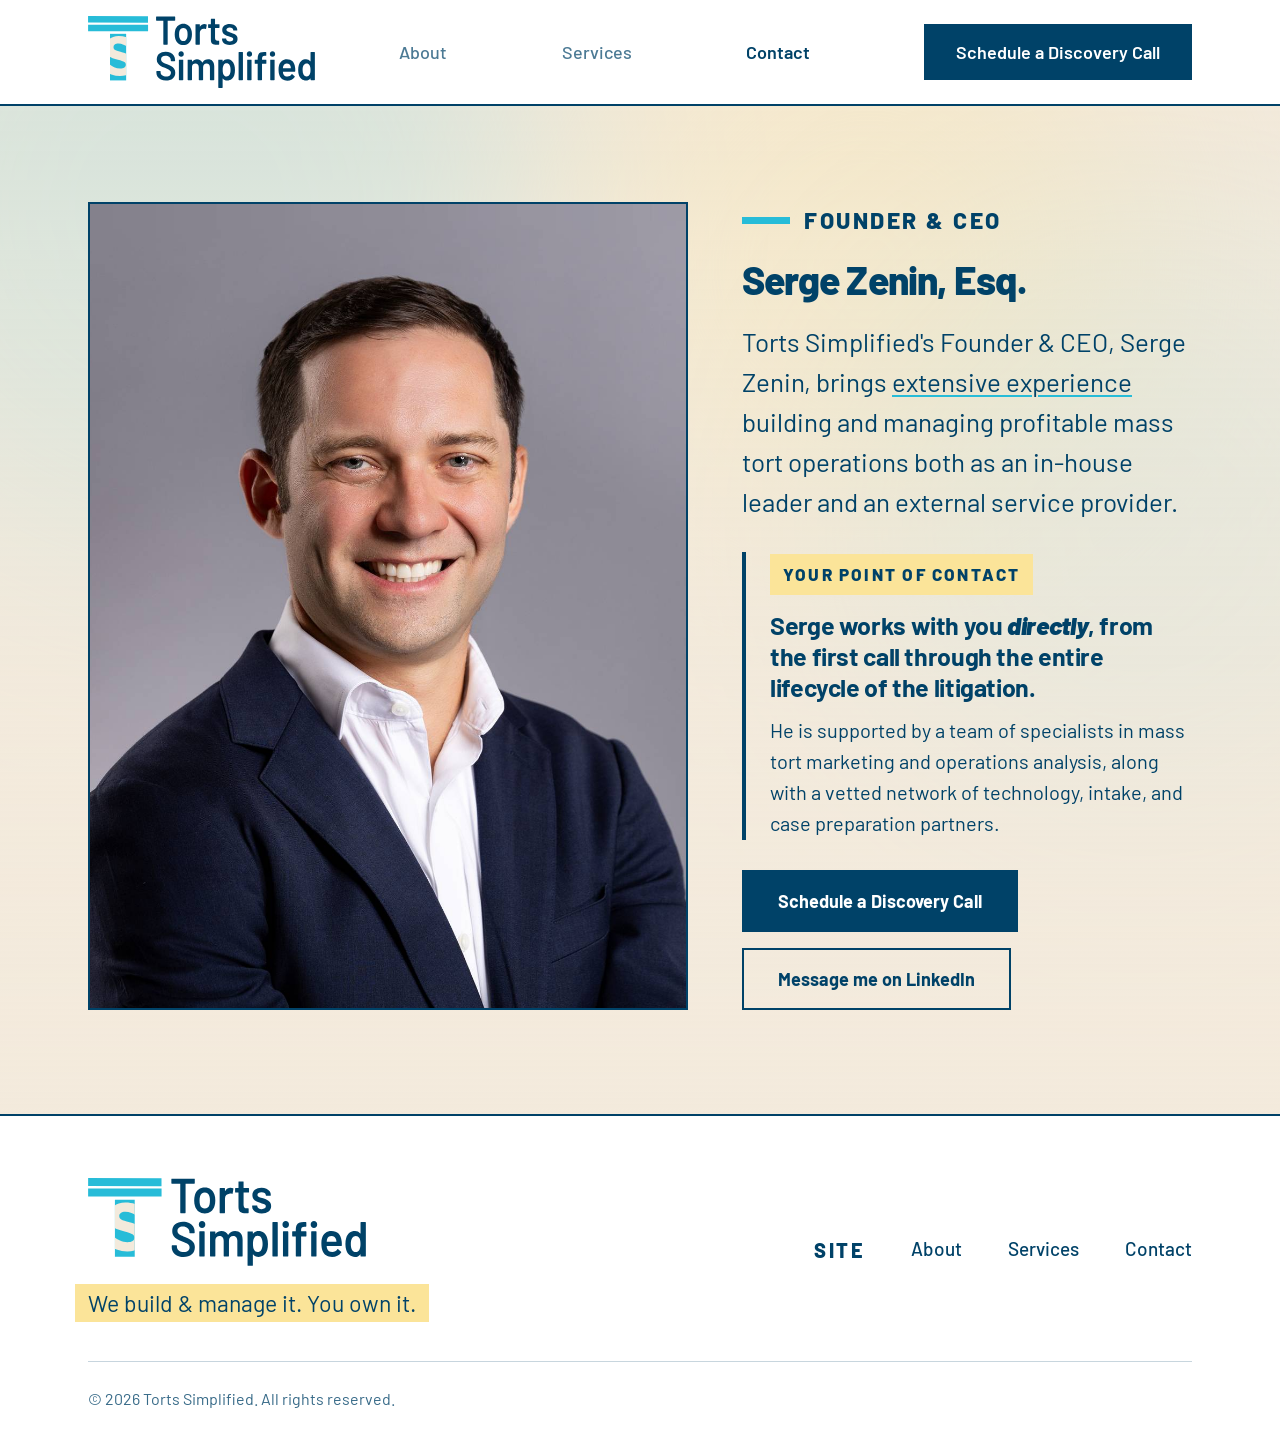
==== commit 28cf1fa1: "typofix" ====
--- a/docs/contact.html
+++ b/docs/contact.html
@@ -79,7 +79,7 @@
       <p class="lead" style="margin-top:22px">Torts Simplified's Founder &amp; CEO, Serge Zenin, brings <a class="inlink" href="index.html#background">extensive experience</a> building and managing profitable mass tort operations both as an in-house leader and an external service provider.</p>
       <div class="poc">
         <span class="tag">Your point of contact</span>
-        <p class="p1">Serge works with you <em>directly</em>, from the first call through the entire lifecycle of your campaign.</p>
+        <p class="p1">Serge works with you <em>directly</em>, from the first call through the entire lifecycle of the litigation.</p>
         <p class="p2">He is supported by a team of specialists in mass tort marketing and operations analysis, along with a vetted network of technology, intake, and case preparation partners.</p>
       </div>
       <div class="routes"><a class="btn btn-lg" href="https://calendly.com/serge-tortssimplified/30min" target="_blank" rel="noopener noreferrer">Schedule a Discovery Call</a><a class="btn btn-lg btn-out" href="https://www.linkedin.com/in/serge-zenin/" target="_blank" rel="noopener noreferrer">Message me on LinkedIn</a></div>
--- a/docs/styles.css
+++ b/docs/styles.css
@@ -279,17 +279,17 @@
 @media (max-width:1180px){ .markline.wide{font-size:clamp(17px,2.55vw,28px);line-height:1.55} }
 @media (max-width:760px){ .markline.wide{font-size:22px;line-height:1.6} }
 
-/* ================= logo at double size ================= */
-header nav > a img{height:104px !important}
-footer .brandblock img{height:104px !important}
-@media (max-width:1180px){
+/* ================= logo at double size =================
+   Scoped away from phones: the phone header is a three-row stack with an
+   auto height, and a fixed height here was clipping it. */
+@media (min-width:1181px){
+  header nav > a img{height:104px !important}
+  footer .brandblock img{height:104px !important}
+}
+@media (min-width:761px) and (max-width:1180px){
   header nav{height:112px}
   header nav > a img{height:86px !important}
   footer .brandblock img{height:86px !important}
-}
-@media (max-width:760px){
-  header nav > a img{height:70px !important}
-  footer .brandblock img{height:70px !important}
 }
 
 /* ================= services: four promises, four colours =================
@@ -348,10 +348,12 @@
    thing on the page. With a large mark here, the one in the sticky bar
    steps back so the two don't compete a hundred pixels apart. */
 .herologo{height:150px;display:block;margin:0 0 6px}
-header nav{height:104px}
-header nav > a img{height:72px !important}
-footer .brandblock img{height:88px !important}
-@media (max-width:1180px){
+@media (min-width:1181px){
+  header nav{height:104px}
+  header nav > a img{height:72px !important}
+  footer .brandblock img{height:88px !important}
+}
+@media (min-width:761px) and (max-width:1180px){
   .herologo{height:112px}
   header nav{height:92px}
   header nav > a img{height:62px !important}
@@ -359,6 +361,7 @@
 }
 @media (max-width:760px){
   .herologo{height:96px;margin:0 auto 4px}
+  header nav{height:auto !important}
   header nav > a img{height:58px !important}
   footer .brandblock img{height:64px !important}
 }
@@ -544,3 +547,27 @@
 .pagehead{align-items:start}
 .pagehead .lead{padding-top:10px}
 @media (max-width:1180px){ .pagehead .lead{padding-top:0} }
+
+/* The headline and its paragraph now stack rather than sitting side by side,
+   so the supporting line reads as a continuation of the promise rather than
+   a separate column. Measure capped so it does not run the full 1264px. */
+.pagehead{display:block}
+.pagehead .lead{padding-top:0;margin-top:24px;max-width:60ch;padding-bottom:0}
+
+/* ================= footer spans the full width =================
+   One narrow stacked column left most of the bar empty whichever way it was
+   aligned. Laying the links out in a row gives the right-hand block real
+   width, so the brand holds one edge and the links the other. */
+@media (min-width:1181px){
+  footer .fcols{justify-content:space-between;align-items:center;gap:40px}
+  footer .fcol{flex-direction:row;align-items:center;gap:46px;min-width:0}
+  footer .fcol .t{margin-bottom:0}
+  footer .fcol a{font-size:19px}
+}
+
+/* Phone footer: the 60px gap meant for side-by-side columns left a hole
+   between the tagline and the links once they stack. */
+@media (max-width:760px){
+  footer .fcols{gap:30px}
+  footer{padding:44px 0 32px}
+}
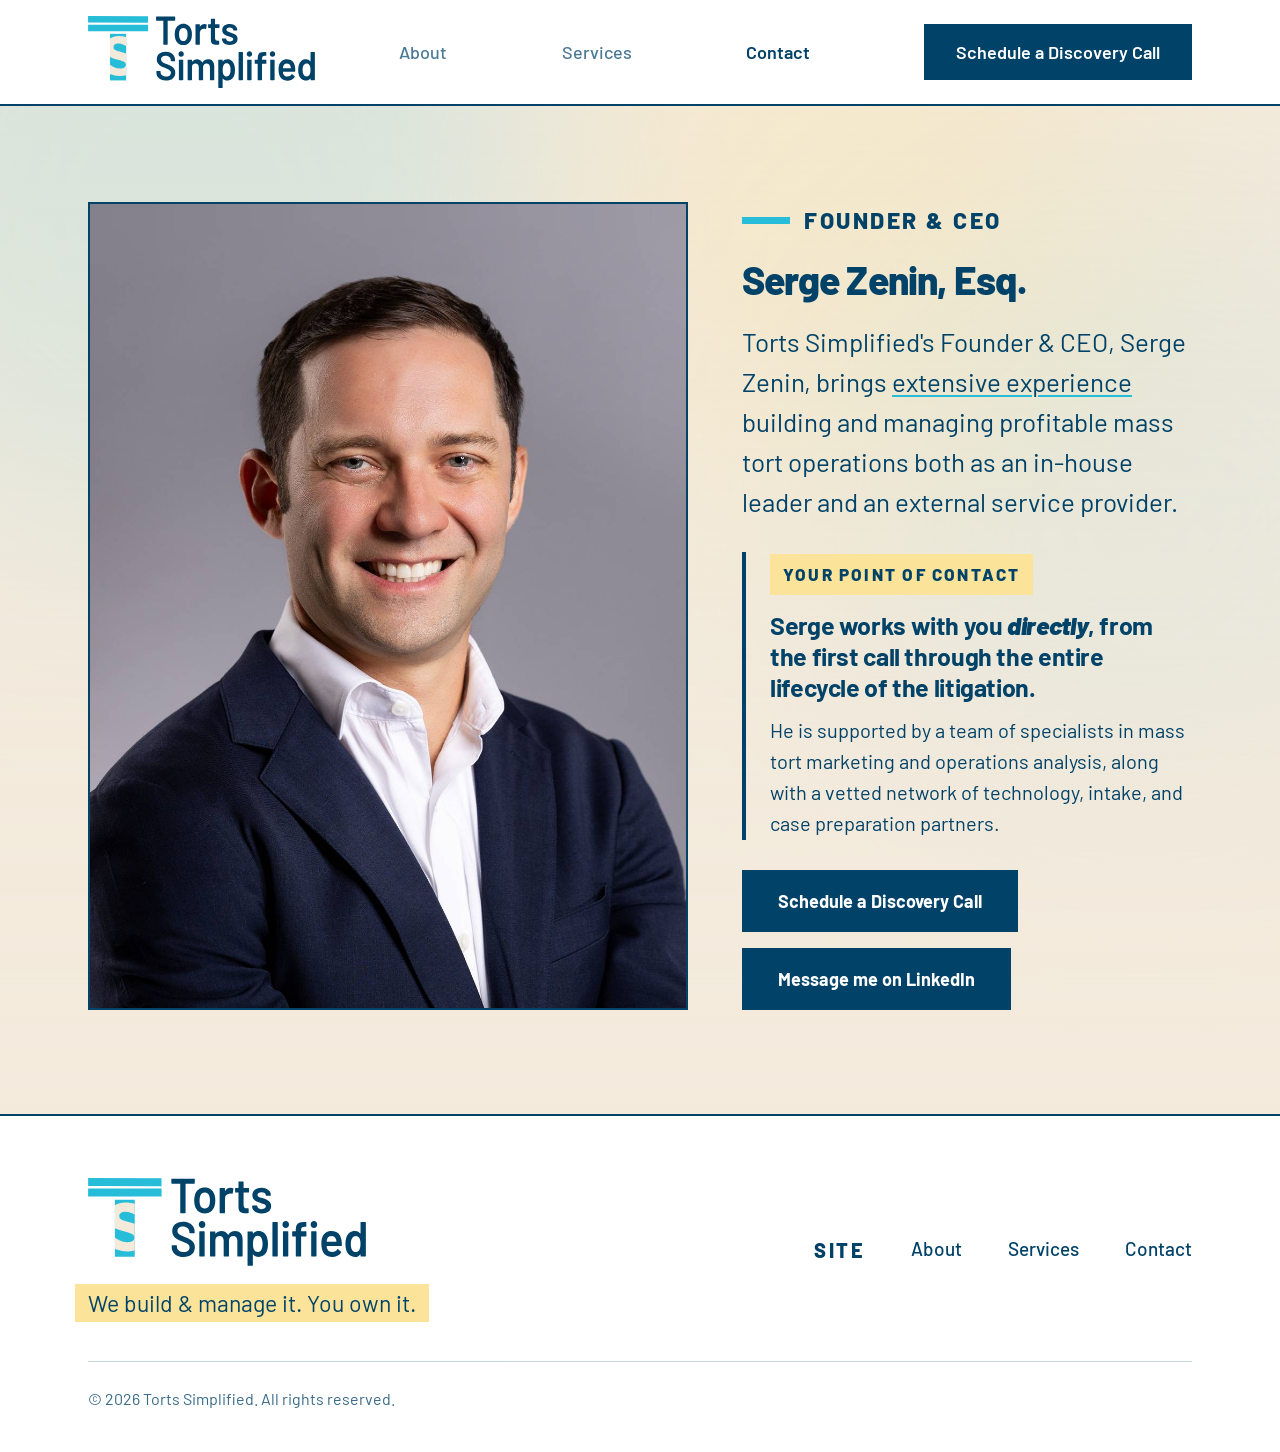
==== commit 94de60cb: "website update" ====
--- a/docs/contact.html
+++ b/docs/contact.html
@@ -82,7 +82,7 @@
         <p class="p1">Serge works with you <em>directly</em>, from the first call through the entire lifecycle of the litigation.</p>
         <p class="p2">He is supported by a team of specialists in mass tort marketing and operations analysis, along with a vetted network of technology, intake, and case preparation partners.</p>
       </div>
-      <div class="routes"><a class="btn btn-lg" href="https://calendly.com/serge-tortssimplified/30min" target="_blank" rel="noopener noreferrer">Schedule a Discovery Call</a><a class="btn btn-lg btn-out" href="https://www.linkedin.com/in/serge-zenin/" target="_blank" rel="noopener noreferrer">Message me on LinkedIn</a></div>
+      <div class="routes"><a class="btn btn-lg" href="https://calendly.com/serge-tortssimplified/30min" target="_blank" rel="noopener noreferrer">Schedule a Discovery Call</a><a class="btn btn-lg" href="https://www.linkedin.com/in/serge-zenin/" target="_blank" rel="noopener noreferrer">Message me on LinkedIn</a></div>
     </div>
   </div>
 </section>
--- a/docs/styles.css
+++ b/docs/styles.css
@@ -498,7 +498,7 @@
    space-between threw the remaining one 760px away against the right edge,
    which read as a missing column. Sit them next to each other instead. */
 footer .fcols{justify-content:flex-start;gap:150px}
-@media (max-width:1180px){ footer .fcols{gap:60px} }
+@media (max-width:900px){ footer .fcols{gap:44px} }
 
 /* The previous attempt set the photo to 100% height, but a block with an
    image inside still reports that image's height, so the photo kept driving
@@ -558,8 +558,12 @@
    One narrow stacked column left most of the bar empty whichever way it was
    aligned. Laying the links out in a row gives the right-hand block real
    width, so the brand holds one edge and the links the other. */
-@media (min-width:1181px){
-  footer .fcols{justify-content:space-between;align-items:center;gap:40px}
+/* Applied from 901px rather than 1181px: between those widths the links were
+   still left-aligned, leaving ~495px of empty bar to their right. Below 901px
+   the brand and the link row together exceed the available width, so there
+   the footer stacks instead. */
+@media (min-width:901px){
+  footer .fcols{justify-content:space-between;align-items:center;gap:40px;flex-wrap:wrap}
   footer .fcol{flex-direction:row;align-items:center;gap:46px;min-width:0}
   footer .fcol .t{margin-bottom:0}
   footer .fcol a{font-size:19px}
@@ -571,3 +575,15 @@
   footer .fcols{gap:30px}
   footer{padding:44px 0 32px}
 }
+
+
+
+/* ================= phone tap targets =================
+   The nav and footer links measured 26-30px tall. 44px is the minimum for a
+   fingertip to hit reliably, so the touch area grows without the text moving:
+   the extra height is padding around the same type. */
+@media (max-width:760px){
+  header .links a:not(.btn){min-height:44px;display:inline-flex;align-items:center}
+  footer .fcol a{min-height:44px;display:inline-flex;align-items:center}
+  .contacthero .inlink{padding:3px 0}
+}
